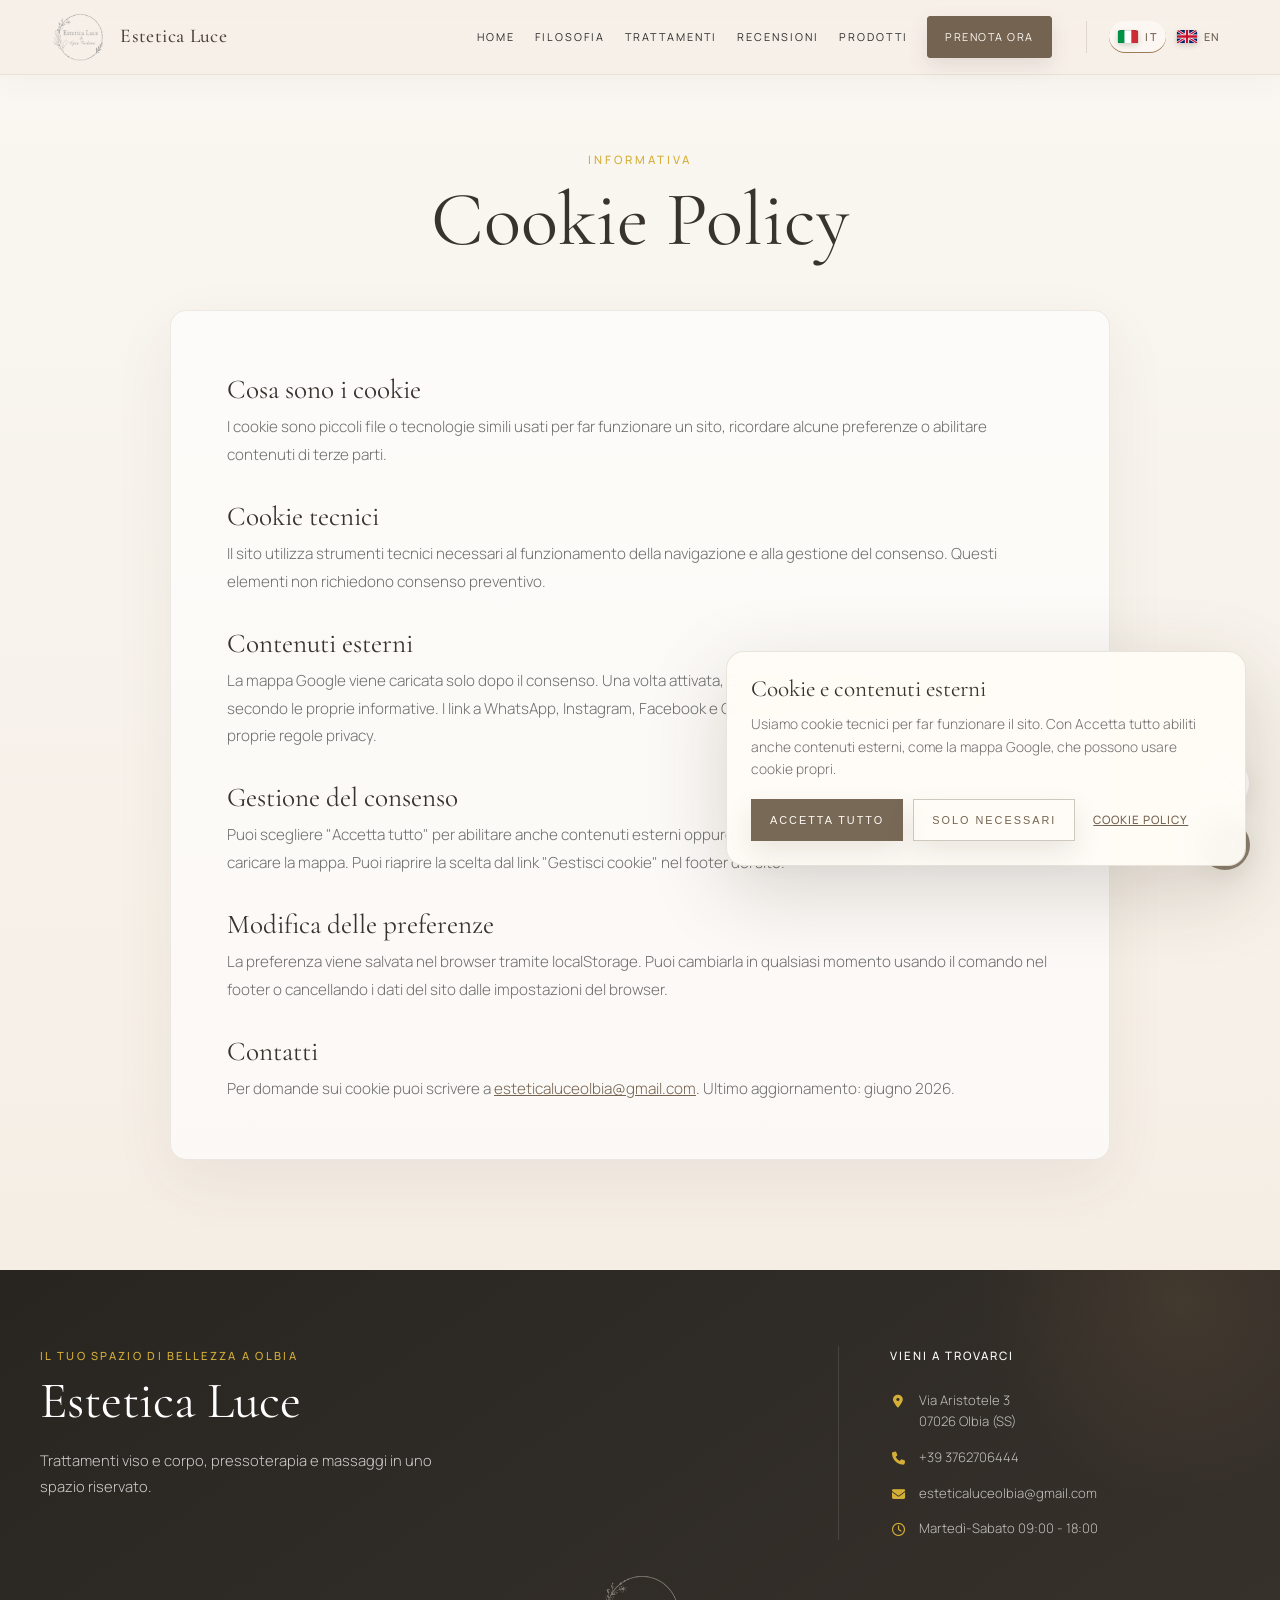
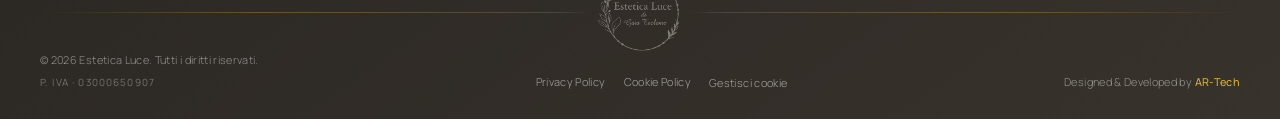
==== cookie-policy/index.html @ 50dadfec "sistemazione hero" ====
<!DOCTYPE html>
<html lang="it">

<head>
    <meta charset="UTF-8">
    <meta name="viewport" content="width=device-width, initial-scale=1.0">
    <title>Cookie Policy | Estetica Luce</title>
    <meta name="description"
        content="Cookie Policy di Estetica Luce di Gaia Tecleme: informazioni su cookie tecnici, contenuti esterni e gestione del consenso.">
    <meta name="author" content="Estetica Luce di Gaia Tecleme">
    <meta name="robots" content="index, follow">
    <!-- Icone relative: funzionano in locale, GitHub Pages e dominio finale. Le immagini social restano temporaneamente su GitHub Pages fino al deploy sul dominio definitivo. -->
    <meta name="theme-color" content="#F2EBE1">
    <meta name="application-name" content="Estetica Luce">
    <meta name="apple-mobile-web-app-title" content="Estetica Luce">
    <link rel="icon" href="../assets/img/favicon/favicon.ico" sizes="any">
    <link rel="icon" type="image/png" sizes="32x32" href="../assets/img/favicon/favicon-32x32.png">
    <link rel="icon" type="image/png" sizes="16x16" href="../assets/img/favicon/favicon-16x16.png">
    <link rel="apple-touch-icon" sizes="180x180" href="../assets/img/favicon/apple-touch-icon.png">
    <link rel="manifest" href="../manifest.webmanifest">
    <link rel="canonical" href="https://andrearuz97.github.io/Estetica_Luce_site/cookie-policy/">
    <link rel="alternate" hreflang="it" href="https://andrearuz97.github.io/Estetica_Luce_site/cookie-policy/">
    <link rel="alternate" hreflang="en" href="https://andrearuz97.github.io/Estetica_Luce_site/en/cookie-policy/">
    <link rel="alternate" hreflang="x-default" href="https://andrearuz97.github.io/Estetica_Luce_site/cookie-policy/">
    <meta property="og:type" content="website">
    <meta property="og:locale" content="it_IT">
    <meta property="og:locale:alternate" content="en_GB">
    <meta property="og:site_name" content="Estetica Luce">
    <meta property="og:title" content="Cookie Policy | Estetica Luce">
    <meta property="og:description"
        content="Informazioni su cookie tecnici, contenuti esterni e gestione del consenso sul sito Estetica Luce.">
    <meta property="og:url" content="https://andrearuz97.github.io/Estetica_Luce_site/cookie-policy/">
    <meta property="og:image" content="https://andrearuz97.github.io/Estetica_Luce_site/assets/img/og-estetica-luce.png">
    <meta property="og:image:secure_url" content="https://andrearuz97.github.io/Estetica_Luce_site/assets/img/og-estetica-luce.png">
    <meta property="og:image:type" content="image/png">
    <meta property="og:image:width" content="1200">
    <meta property="og:image:height" content="630">
    <meta property="og:image:alt" content="Logo Estetica Luce di Gaia Tecleme">
    <meta name="twitter:card" content="summary_large_image">
    <meta name="twitter:title" content="Cookie Policy | Estetica Luce">
    <meta name="twitter:description"
        content="Informazioni su cookie tecnici, contenuti esterni e gestione del consenso.">
    <meta name="twitter:image" content="https://andrearuz97.github.io/Estetica_Luce_site/assets/img/og-estetica-luce.png">
    <meta name="twitter:image:alt" content="Logo Estetica Luce di Gaia Tecleme">
    <script type="application/ld+json">
        {
            "@context": "https://schema.org",
            "@graph": [
                {
                    "@type": "BeautySalon",
                    "@id": "https://andrearuz97.github.io/Estetica_Luce_site/#beautysalon",
                    "name": "Estetica Luce",
                    "url": "https://andrearuz97.github.io/Estetica_Luce_site/",
                    "logo": "https://andrearuz97.github.io/Estetica_Luce_site/assets/img/favicon/apple-touch-icon.png"
                },
                {
                    "@type": "WebPage",
                    "@id": "https://andrearuz97.github.io/Estetica_Luce_site/cookie-policy/#webpage",
                    "url": "https://andrearuz97.github.io/Estetica_Luce_site/cookie-policy/",
                    "name": "Cookie Policy | Estetica Luce",
                    "description": "Cookie Policy di Estetica Luce di Gaia Tecleme: informazioni su cookie tecnici, contenuti esterni e gestione del consenso.",
                    "inLanguage": "it-IT",
                    "isPartOf": {
                        "@id": "https://andrearuz97.github.io/Estetica_Luce_site/#website"
                    },
                    "publisher": {
                        "@id": "https://andrearuz97.github.io/Estetica_Luce_site/#beautysalon"
                    }
                },
                {
                    "@type": "BreadcrumbList",
                    "@id": "https://andrearuz97.github.io/Estetica_Luce_site/cookie-policy/#breadcrumb",
                    "itemListElement": [
                        {
                            "@type": "ListItem",
                            "position": 1,
                            "name": "Home",
                            "item": "https://andrearuz97.github.io/Estetica_Luce_site/"
                        },
                        {
                            "@type": "ListItem",
                            "position": 2,
                            "name": "Cookie Policy",
                            "item": "https://andrearuz97.github.io/Estetica_Luce_site/cookie-policy/"
                        }
                    ]
                }
            ]
        }
    </script>
    <link rel="stylesheet" href="../assets/vendor/fontawesome/css/all.css">
    <link rel="stylesheet" href="../assets/style/style.css?v=20260805-1">
</head>

<body>
    <header class="main-header">
        <a href="../index.html#home" class="logo-link" title="Torna alla Home">
            <img src="../assets/img/logo-estetica-luce-transparent.png" alt="Estetica Luce" class="navbar-logo">
            <span class="navbar-brand-text"><strong>Estetica Luce</strong></span>
        </a>
        <nav class="nav-links" aria-label="Navigazione principale">
            <a href="../index.html#home">Home</a>
            <a href="../index.html#filosofia">Filosofia</a>
            <a href="../trattamenti/index.html">Trattamenti</a>
            <a href="../index.html#recensioni">Recensioni</a>
            <a href="../prodotti/index.html">Prodotti</a>
            <a href="../index.html#contatti">Prenota Ora</a>
        </nav>
        <div class="language-switcher" aria-label="Selezione lingua">
            <a href="./index.html" class="language-option" aria-current="page">
                <span class="language-flag flag-it" aria-hidden="true"></span>
                <span>IT</span>
            </a>
            <a href="../en/cookie-policy/index.html" class="language-option">
                <span class="language-flag flag-en" aria-hidden="true"></span>
                <span>EN</span>
            </a>
        </div>
        <button class="hamburger-menu" id="hamburger-toggle" type="button" aria-label="Apri menu"
            aria-expanded="false">
            <span class="bar"></span>
            <span class="bar"></span>
            <span class="bar"></span>
        </button>
    </header>

    <main class="legal-page-section">
        <div class="legal-page-container">
            <header class="legal-page-header">
                <span>Informativa</span>
                <h1>Cookie Policy</h1>
            </header>

            <div class="legal-content">
                <section>
                    <h2>Cosa sono i cookie</h2>
                    <p>I cookie sono piccoli file o tecnologie simili usati per far funzionare un sito, ricordare alcune
                        preferenze o abilitare contenuti di terze parti.</p>
                </section>

                <section>
                    <h2>Cookie tecnici</h2>
                    <p>Il sito utilizza strumenti tecnici necessari al funzionamento della navigazione e alla gestione
                        del consenso. Questi elementi non richiedono consenso preventivo.</p>
                </section>

                <section>
                    <h2>Contenuti esterni</h2>
                    <p>La mappa Google viene caricata solo dopo il consenso. Una volta attivata, Google pu&ograve;
                        trattare dati e usare cookie secondo le proprie informative. I link a WhatsApp, Instagram,
                        Facebook e Google portano a piattaforme esterne con proprie regole privacy.</p>
                </section>

                <section>
                    <h2>Gestione del consenso</h2>
                    <p>Puoi scegliere "Accetta tutto" per abilitare anche contenuti esterni oppure "Solo necessari" per
                        continuare senza caricare la mappa. Puoi riaprire la scelta dal link "Gestisci cookie" nel
                        footer del sito.</p>
                </section>

                <section>
                    <h2>Modifica delle preferenze</h2>
                    <p>La preferenza viene salvata nel browser tramite localStorage. Puoi cambiarla in qualsiasi momento
                        usando il comando nel footer o cancellando i dati del sito dalle impostazioni del browser.</p>
                </section>

                <section>
                    <h2>Contatti</h2>
                    <p>Per domande sui cookie puoi scrivere a
                        <a href="mailto:esteticaluceolbia@gmail.com">esteticaluceolbia@gmail.com</a>. Ultimo
                        aggiornamento: giugno 2026.</p>
                </section>
            </div>
        </div>
    </main>

    <footer class="main-footer">
        <div class="footer-container">
            <div class="footer-main-grid">
                <div class="footer-brand-block">
                    <span class="footer-eyebrow">Il tuo spazio di bellezza a Olbia</span>
                    <h2>Estetica Luce</h2>
                    <p>Trattamenti viso e corpo, pressoterapia e massaggi in uno spazio riservato.</p>
                </div>

                <div class="footer-info-block">
                    <h3>Vieni a trovarci</h3>
                    <a href="https://maps.google.com/?q=Via+Aristotele+3,+Olbia+SS" target="_blank"
                        rel="noopener noreferrer" class="footer-info-link">
                        <i class="fa-solid fa-location-dot"></i>
                        <span>Via Aristotele 3<br>07026 Olbia (SS)</span>
                    </a>
                    <a href="tel:+393762706444" class="footer-info-link">
                        <i class="fa-solid fa-phone"></i>
                        <span>+39 3762706444</span>
                    </a>
                    <a href="mailto:esteticaluceolbia@gmail.com" class="footer-info-link">
                        <i class="fa-solid fa-envelope"></i>
                        <span>esteticaluceolbia@gmail.com</span>
                    </a>
                    <span class="footer-appointment"><i class="fa-regular fa-clock"></i> Marted&igrave;-Sabato 09:00 - 18:00</span>
                </div>
            </div>

            <div class="footer-divider"></div>

            <div class="footer-bottom">
                <div class="footer-copyright">
                    <p>&copy; <span id="current-year"></span> Estetica Luce. Tutti i diritti riservati.</p>
                    <span class="footer-vat">P. IVA &middot; 03000650907</span>
                </div>
                <div class="footer-legal-links" aria-label="Link legali">
                    <a href="../privacy-policy/index.html">Privacy Policy</a>
                    <a href="./index.html" data-cookie-policy-link>Cookie Policy</a>
                    <button type="button" data-cookie-reset>Gestisci cookie</button>
                </div>
                <p class="footer-credit">Designed &amp; Developed by <a
                        href="https://www.linkedin.com/in/andrea-ruzittu-575633262" class="developer-link" target="_blank"
                        rel="noopener noreferrer">AR-Tech</a></p>
            </div>
        </div>
    </footer>

    <div class="floating-actions">
        <button id="scroll-top-btn" class="btn-floating btn-scroll" title="Torna su">
            <i class="fas fa-chevron-up"></i>
        </button>
        <a href="https://wa.me/393762706444?text=Ciao!%20Vorrei%20ricevere%20informazioni%20e%20prenotare%20un%20appuntamento%20presso%20Estetica%20Luce."
            target="_blank" rel="noopener noreferrer" class="btn-floating btn-whatsapp-float"
            title="Prenota su WhatsApp">
            <i class="fab fa-whatsapp"></i>
        </a>
    </div>

    <script src="../assets/script/script.js?v=20260722-2"></script>
</body>

</html>
---- assets/style/style.css ----
@font-face {
    font-family: 'Cormorant Garamond';
    font-style: normal;
    font-weight: 400 600;
    font-display: swap;
    src: url('../fonts/cormorant-garamond-normal-latin.woff2') format('woff2');
}

@font-face {
    font-family: 'Cormorant Garamond';
    font-style: italic;
    font-weight: 400;
    font-display: swap;
    src: url('../fonts/cormorant-garamond-italic-400-latin.woff2') format('woff2');
}

@font-face {
    font-family: 'Manrope';
    font-style: normal;
    font-weight: 300 600;
    font-display: swap;
    src: url('../fonts/manrope-normal-latin.woff2') format('woff2');
}

/* ==========================================================================
   1. DESIGN SYSTEM & VARIABLES
   ========================================================================== */
:root {
    --bg-cream: #FAF7F2;       /* Sfondo principale ultra-pulito */
    --bg-beige: #F2EBE1;       /* Sfondi sezioni e blocchi alternati (Header/Footer) */
    --accent-gold: #D4AF37;    /* Dettagli, icone e link di lusso */
    --taupe: #8C7E6D;          /* Colore secondario per testi eleganti */
    --dark-text: #2D2D2D;      /* Testo principale per massima leggibilità */
    --light-text: #6E6E6E;     /* Testi secondari e descrizioni */
    --white: #FFFFFF;
    --hero-background-image: url('../img/optimized/cabina-rituale-1200.jpg');
    --hero-background-position: center 50%;
    --img-trattamento-mani: url('../img/optimized/mani-dettaglio-1200.jpg');
    --img-trattamento-viso-corpo: url('../img/optimized/cabina-corpo-wide-1800.jpg');
    --img-trattamento-massaggi: url('../img/optimized/massaggi-dettaglio-1200.jpg');
    --img-trattamento-sguardo: url('../img/optimized/sguardo-servizio-1200.jpg');
    --img-trattamento-epilazione: url('../img/optimized/epilazione-dettaglio-1200.jpg');
    --img-gallery-ingresso: url('../img/optimized/ingresso-1800.jpg');
    --img-gallery-cabina-corpo: url('../img/optimized/cabina-corpo-wide-1800.jpg');
    --img-gallery-cabina-mani: url('../img/optimized/cabina-mani-1800.jpg');
    --img-gallery-cabina-rituale: url('../img/optimized/cabina-rituale-wide-1800.jpg');
    --img-gallery-prodotti: url('../img/optimized/prodotti-1800.jpg');
    --img-products-hero: url('../img/optimized/prodotti-1800.jpg');
    --img-products-intro: url('../img/optimized/cabina-mani-1800.jpg');
    --img-map-consent: url('../img/optimized/ingresso-1800.jpg');
    --transition-smooth: all 0.4s cubic-bezier(0.25, 1, 0.5, 1);
}

/* ==========================================================================
   2. BASE RESET & GLOBAL STYLES
   ========================================================================== */
*, *::before, *::after {
    box-sizing: border-box;
    margin: 0;
    padding: 0;
}

html {
    scroll-behavior: smooth;
    font-size: 16px;
    -webkit-tap-highlight-color: transparent;
}

body {
    background-color: var(--bg-cream);
    font-family: 'Manrope', sans-serif;
    color: var(--dark-text);
    line-height: 1.7;
    overflow-x: hidden;
    -webkit-font-smoothing: antialiased;
}

body,
body * {
    -webkit-user-select: none;
    user-select: none;
    -webkit-touch-callout: none;
}

a,
button,
summary,
[role="button"] {
    -webkit-tap-highlight-color: transparent;
}

button {
    -webkit-appearance: none;
    appearance: none;
}

a:focus,
button:focus,
summary:focus,
[role="button"]:focus {
    outline: none;
}

a:focus-visible,
button:focus-visible,
summary:focus-visible,
[role="button"]:focus-visible {
    outline: 2px solid #8f785f;
    outline-offset: 4px;
}

body.menu-open {
    overflow: hidden;
}

body.menu-open .floating-actions {
    opacity: 0;
    pointer-events: none;
}

/* Typography Global */
h1, h2, h3 {
    font-family: 'Cormorant Garamond', serif;
    font-weight: 400;
    letter-spacing: 0;
}

/* Layout Containers */
.container-small {
    max-width: 850px;
    margin: 0 auto;
    width: 100%;
}

.section-header {
    position: relative;
    text-align: center;
    margin-bottom: 72px;
}

.section-header::before {
    content: 'ESTETICA LUCE  ·  OLBIA';
    display: block;
    margin-bottom: 15px;
    color: #9a7d5c;
    font-size: 0.62rem;
    font-weight: 600;
    letter-spacing: 3.2px;
    text-transform: uppercase;
}

.section-header::after {
    content: '';
    display: block;
    width: 54px;
    height: 1px;
    margin: 24px auto 0;
    background: linear-gradient(90deg, transparent, #b58f5e 28%, #b58f5e 72%, transparent);
}

.section-header h2 {
    margin-bottom: 18px;
    font-size: clamp(2.7rem, 5vw, 3.8rem);
    line-height: 1.04;
}

.section-header p {
    max-width: 620px;
    margin: 0 auto;
    font-size: 1.1rem;
    color: var(--light-text);
    font-weight: 300;
    line-height: 1.7;
}

/* Soft luxury scroll reveal */
.reveal-on-scroll {
    opacity: 0;
    transform: translate3d(0, 16px, 0);
    transition:
        opacity 0.6s ease-out,
        transform 0.6s cubic-bezier(0.22, 1, 0.36, 1);
    transition-delay: var(--reveal-delay, 0ms);
    will-change: opacity, transform;
}

.reveal-on-scroll.is-revealed {
    opacity: 1;
    transform: translate3d(0, 0, 0);
}

@media (prefers-reduced-motion: reduce) {
    .reveal-on-scroll {
        opacity: 1;
        filter: none;
        transform: none;
        transition: none;
    }
}

/* ==========================================================================
   3. BACKGROUND IMAGES MAPPING (Sostituzione stili inline)
   ========================================================================== */
/* Trattamenti */
.trattamento-1 { --image-position: center 42%; background-image: var(--img-trattamento-mani); }
.trattamento-2 { --image-position: center 52%; background-image: var(--img-trattamento-viso-corpo); }
.trattamento-3 { --image-position: center 50%; background-image: var(--img-trattamento-massaggi); }
.trattamento-4 { --image-position: center 50%; background-image: var(--img-trattamento-sguardo); }
.trattamento-5 { --image-position: center 76%; background-image: var(--img-trattamento-epilazione); }

/* Galleria */
.gallery-photo-ingresso { --image-position: center 50%; background-image: var(--img-gallery-ingresso); }
.gallery-photo-cabina-corpo { --image-position: center 52%; background-image: var(--img-gallery-cabina-corpo); }
.gallery-photo-cabina-mani { --image-position: center 52%; background-image: var(--img-gallery-cabina-mani); }
.gallery-photo-cabina-rituale { --image-position: center 50%; background-image: var(--img-gallery-cabina-rituale); }
.gallery-photo-marzia { --image-position: center 45%; background-image: var(--img-gallery-prodotti); }

@media (max-width: 768px) {
    :root {
        --hero-background-image: url('../img/optimized/cabina-rituale-900.jpg');
        --hero-background-position: center 54%;
        --img-trattamento-mani: url('../img/optimized/mani-dettaglio-900.jpg');
        --img-trattamento-viso-corpo: url('../img/optimized/cabina-corpo-wide-960.jpg');
        --img-trattamento-massaggi: url('../img/optimized/massaggi-dettaglio-900.jpg');
        --img-trattamento-sguardo: url('../img/optimized/sguardo-servizio-900.jpg');
        --img-trattamento-epilazione: url('../img/optimized/epilazione-dettaglio-900.jpg');
        --img-gallery-ingresso: url('../img/optimized/ingresso-960.jpg');
        --img-gallery-cabina-corpo: url('../img/optimized/cabina-corpo-wide-960.jpg');
        --img-gallery-cabina-mani: url('../img/optimized/cabina-mani-960.jpg');
        --img-gallery-cabina-rituale: url('../img/optimized/cabina-rituale-wide-960.jpg');
        --img-gallery-prodotti: url('../img/optimized/prodotti-960.jpg');
        --img-products-hero: url('../img/optimized/prodotti-960.jpg');
        --img-products-intro: url('../img/optimized/cabina-mani-960.jpg');
        --img-map-consent: url('../img/optimized/ingresso-960.jpg');
    }
}

/* ==========================================================================
   4. HEADER & NAVIGATION
   ========================================================================== */
.main-header {
    position: fixed;
    top: 0;
    left: 0;
    width: 100%;
    display: grid;
    grid-template-columns: minmax(225px, 1fr) auto auto;
    column-gap: clamp(22px, 2.7vw, 42px);
    align-items: center;
    padding: 9px clamp(24px, 4vw, 56px);
    z-index: 1000;
    background: rgba(246, 240, 231, 0.88);
    backdrop-filter: blur(18px);
    border-bottom: 1px solid rgba(111, 92, 70, 0.1);
    box-shadow: 0 8px 30px rgba(80, 65, 47, 0.035);
    transition: padding 0.35s ease, background-color 0.35s ease, box-shadow 0.35s ease;
}

.main-header.is-scrolled {
    padding-top: 7px;
    padding-bottom: 7px;
    background: rgba(250, 247, 242, 0.94);
    box-shadow: 0 12px 34px rgba(73, 58, 42, 0.09);
}

.logo-link {
    display: flex;
    align-items: center;
    justify-self: start;
    gap: 13px;
    width: auto;
    min-width: 0;
    text-decoration: none;
}

.navbar-logo {
    width: 56px;
    height: 56px;
    flex: 0 0 56px;
    max-width: none;
    object-fit: contain;
    object-position: center;
    opacity: 0.88;
    filter: contrast(0.94) sepia(0.06);
}

.nav-links {
    display: flex;
    align-items: center;
    justify-self: center;
    gap: clamp(17px, 1.55vw, 25px);
    padding: 0;
    background: transparent;
    border: 0;
    border-radius: 0;
    box-shadow: none;
}

.nav-links a {
    text-decoration: none;
    color: var(--dark-text);
    font-size: clamp(0.68rem, 0.74vw, 0.78rem);
    text-transform: uppercase;
    letter-spacing: 2px;
    font-weight: 400;
    transition: var(--transition-smooth);
}

.nav-links a:hover {
    color: var(--accent-gold);
}

.nav-links a.is-active,
.nav-links a[aria-current="page"] {
    color: var(--accent-gold);
}

.language-switcher {
    display: inline-flex;
    justify-self: end;
    align-items: center;
    gap: 2px;
    padding: 0 0 0 clamp(16px, 1.7vw, 26px);
    border-left: 1px solid rgba(111, 92, 70, 0.18);
}

.navbar-brand-text {
    display: flex;
    flex-direction: column;
    color: #4c4238;
    line-height: 1;
}

.navbar-brand-text strong {
    font-family: 'Cormorant Garamond', serif;
    font-size: 1.22rem;
    font-weight: 500;
    letter-spacing: 0.02em;
}

.language-option {
    display: inline-flex;
    align-items: center;
    gap: 6px;
    min-height: 32px;
    padding: 0 8px;
    color: #6a5d50;
    border-radius: 999px;
    font-size: 0.68rem;
    font-weight: 500;
    letter-spacing: 1.4px;
    line-height: 1;
    text-decoration: none;
    text-transform: uppercase;
    transition: var(--transition-smooth);
}

.language-option:hover,
.language-option[aria-current="page"] {
    color: #695744;
    background: rgba(255, 252, 247, 0.54);
    box-shadow: inset 0 -1px 0 #9c7d59;
}

.language-option:focus-visible {
    outline: 2px solid rgba(143, 120, 95, 0.58);
    outline-offset: 2px;
}

.language-flag {
    display: inline-block;
    width: 22px;
    aspect-ratio: 3 / 2;
    border: 1px solid rgba(46, 38, 30, 0.15);
    border-radius: 4px;
    background-position: center;
    background-repeat: no-repeat;
    background-size: cover;
    box-shadow: 0 2px 5px rgba(46, 38, 30, 0.15);
    flex: 0 0 auto;
}

.flag-it {
    background-image: url('../img/flags/it.svg');
}

.flag-en {
    background-image: url('../img/flags/gb.svg');
}

/* Hamburger Menu Core */
.hamburger-menu {
    display: none; /* Gestito in responsive */
    flex-direction: column;
    justify-content: space-between;
    width: 26px;
    height: 18px;
    background: transparent;
    border: none;
    cursor: pointer;
    z-index: 1100;
}

.hamburger-menu .bar {
    width: 100%;
    height: 2px;
    background-color: var(--dark-text);
    transition: var(--transition-smooth);
}

.hamburger-menu.active .bar:nth-child(1) { transform: translateY(8px) rotate(45deg); }
.hamburger-menu.active .bar:nth-child(2) { opacity: 0; }
.hamburger-menu.active .bar:nth-child(3) { transform: translateY(-8px) rotate(-45deg); }

/* ==========================================================================
   5. SECTIONS STYLES
   ========================================================================== */

/* --- Hero Section --- */
.hero-section {
    min-height: 100svh;
    display: grid;
    align-items: center;
    text-align: left;
    position: relative;
    overflow: hidden;
    background:
        linear-gradient(90deg, rgba(244, 237, 227, 0.94) 0%, rgba(242, 233, 221, 0.88) 34%, rgba(235, 222, 207, 0.53) 66%, rgba(224, 205, 184, 0.40) 100%),
        var(--hero-background-image) center 55% / cover no-repeat;
    padding: clamp(154px, 18vh, 190px) clamp(30px, 7vw, 112px) clamp(112px, 13vh, 142px);
}

.hero-section::before {
    content: '';
    position: absolute;
    top: 19%;
    bottom: 19%;
    left: clamp(25px, 4.7vw, 76px);
    width: 1px;
    background: linear-gradient(to bottom, transparent, rgba(130, 102, 71, 0.30) 22%, rgba(130, 102, 71, 0.30) 78%, transparent);
}

.hero-content {
    position: relative;
    z-index: 1;
    max-width: 680px;
    width: 100%;
    margin-left: clamp(0px, 3.5vw, 56px);
}

.hero-eyebrow {
    display: inline-flex;
    align-items: center;
    gap: 13px;
    margin-bottom: 30px;
    color: #7f6b55;
    font-size: 0.65rem;
    font-weight: 600;
    letter-spacing: 2.8px;
    text-transform: uppercase;
}

.hero-eyebrow i {
    width: 28px;
    height: 1px;
    background: #aa8d69;
}

.brand-main-title {
    max-width: 650px;
    font-size: clamp(4.5rem, 7.4vw, 7rem);
    font-weight: 400;
    letter-spacing: -0.035em;
    color: #3c352f;
    line-height: 0.82;
    margin-bottom: 0;
}

.brand-main-title span,
.brand-main-title em {
    display: block;
}

.brand-main-title em {
    margin-top: 0.18em;
    margin-left: 0.62em;
    color: #8f7456;
    font-weight: 400;
    font-style: italic;
    letter-spacing: -0.045em;
}

.gold-divider {
    width: 62px;
    height: 1px;
    background-color: #a98c69;
    margin: 40px 0 28px;
}

.hero-tagline {
    max-width: 540px;
    margin: 0 0 12px;
    color: #80684f;
    font-family: 'Cormorant Garamond', serif;
    font-size: clamp(1.45rem, 2.2vw, 1.85rem);
    font-style: italic;
    font-weight: 400;
    line-height: 1.3;
}

.hero-description {
    max-width: 520px;
    margin: 0 0 34px;
    color: #655b51;
    font-size: clamp(0.88rem, 1.1vw, 0.98rem);
    font-weight: 300;
    line-height: 1.75;
}

.hero-actions {
    display: flex;
    flex-wrap: wrap;
    align-items: center;
    gap: 12px;
    width: auto;
    margin: 0;
}

.hero-actions .btn-luxury {
    width: auto;
}

.hero-meta {
    display: flex;
    flex-wrap: wrap;
    gap: 8px 24px;
    margin-top: 30px;
    color: #786957;
    font-size: 0.65rem;
    font-weight: 500;
    letter-spacing: 1.45px;
    text-transform: uppercase;
}

.hero-meta span {
    position: relative;
}

.hero-meta span + span::before {
    content: '';
    position: absolute;
    top: 50%;
    left: -13px;
    width: 3px;
    height: 3px;
    border-radius: 50%;
    background: #ae8f6b;
    transform: translateY(-50%);
}

.hero-actions .btn-luxury-secondary {
    background: rgba(255, 250, 243, 0.68);
    color: #786957;
    border-color: rgba(120, 105, 87, 0.38);
    box-shadow: 0 10px 24px rgba(91, 74, 55, 0.08);
}

.hero-actions .btn-luxury-secondary:hover {
    background: #fffaf3;
    color: #5f5346;
    border-color: rgba(120, 105, 87, 0.62);
}

.btn-luxury {
    display: inline-flex;
    align-items: center;
    justify-content: center;
    text-decoration: none;
    text-transform: uppercase;
    letter-spacing: 2px;
    font-size: 0.76rem;
    font-weight: 500;
    background-color: #786957;
    color: #fffaf3;
    border: 1px solid #786957;
    padding: 17px 38px;
    box-shadow: 0 12px 28px rgba(91, 74, 55, 0.12);
    transition: var(--transition-smooth);
}

.btn-luxury:hover {
    background-color: #5f5346;
    border-color: #5f5346;
    color: var(--white);
    transform: translateY(-2px);
    box-shadow: 0 16px 34px rgba(91, 74, 55, 0.18);
}

/* --- Manifesto / Filosofia --- */
.manifesto-section {
    background-color: var(--bg-beige);
    padding: 96px 20px;
    text-align: center;
}

.manifesto-content h2 {
    margin-bottom: 28px;
    color: #39332d;
    font-family: 'Cormorant Garamond', serif;
    font-size: clamp(2.4rem, 5vw, 4.1rem);
    font-weight: 400;
    line-height: 1.05;
}

.manifesto-copy {
    display: grid;
    gap: 18px;
    color: #665b50;
    font-size: clamp(1rem, 2vw, 1.14rem);
    font-weight: 300;
    line-height: 1.85;
}

/* --- Treatment previews --- */
.experiences-section {
    counter-reset: ritual-item;
    padding: 108px 50px 124px;
    max-width: 1200px;
    margin: 0 auto;
}

.ritual-row {
    counter-increment: ritual-item;
    display: grid;
    grid-template-columns: minmax(0, 1.08fr) minmax(0, 0.92fr);
    align-items: stretch;
    gap: 0;
    margin-bottom: 96px;
}

.ritual-row.reverse {
    grid-template-columns: minmax(0, 0.92fr) minmax(0, 1.08fr);
}

.ritual-row.reverse .ritual-image-box {
    grid-column: 2;
    grid-row: 1;
}

.ritual-row.reverse .ritual-text-box {
    grid-column: 1;
    grid-row: 1;
}

.ritual-image-box {
    flex: 1;
    height: 500px;
    overflow: hidden;
    border: 1px solid rgba(140, 126, 109, 0.1);
}

.img-placeholder {
    width: 100%;
    height: 100%;
    background-size: cover;
    background-position: var(--image-position, center);
    transition: transform 0.8s ease;
}

.ritual-image-box:hover .img-placeholder {
    transform: scale(1.04);
}

.ritual-text-box {
    position: relative;
    display: flex;
    flex-direction: column;
    justify-content: center;
    padding: clamp(42px, 5vw, 64px);
    background: linear-gradient(145deg, rgba(251, 247, 240, 0.98), rgba(244, 236, 225, 0.86));
    border: 1px solid rgba(126, 105, 81, 0.13);
    box-shadow: 0 20px 54px rgba(86, 66, 45, 0.07);
}

.ritual-text-box::before {
    content: '0' counter(ritual-item);
    display: block;
    margin-bottom: 14px;
    color: rgba(143, 120, 95, 0.48);
    font-family: 'Cormorant Garamond', serif;
    font-size: 1rem;
    font-style: italic;
    letter-spacing: 0.18em;
}

.ritual-category {
    font-size: 0.8rem;
    text-transform: uppercase;
    letter-spacing: 3px;
    color: var(--accent-gold);
    display: block;
    margin-bottom: 15px;
    font-weight: 500;
}

.ritual-text-box h3 {
    max-width: 450px;
    margin-bottom: 22px;
    font-size: clamp(2.2rem, 3.6vw, 3rem);
    line-height: 1.02;
}

.ritual-text-box p {
    color: var(--light-text);
    font-weight: 300;
    margin-bottom: 12px;
    line-height: 1.75;
}

.ritual-text-box p:last-of-type {
    margin-bottom: 28px;
}

.ritual-text-box p strong {
    color: var(--dark-text);
    font-weight: 500;
}

.btn-ritual-action {
    display: inline-block;
    text-decoration: none;
    color: var(--dark-text);
    font-size: 0.85rem;
    text-transform: uppercase;
    letter-spacing: 2px;
    border-bottom: 1px solid var(--accent-gold);
    padding-bottom: 6px;
    font-weight: 500;
    transition: var(--transition-smooth);
}

.btn-ritual-action:hover {
    color: var(--accent-gold);
    padding-left: 5px;
}

/* --- Pillars Section --- */
.pillars-section {
    background-color: var(--white);
    padding: 100px 50px;
    border-top: 1px solid var(--bg-beige);
    border-bottom: 1px solid var(--bg-beige);
}

.pillars-container {
    max-width: 1200px;
    margin: 0 auto;
    display: grid;
    grid-template-columns: repeat(3, 1fr);
    gap: 50px;
}

.pillar-card {
    text-align: center;
    padding: 20px;
}

.pillar-card i {
    font-size: 2.2rem;
    color: var(--accent-gold);
    margin-bottom: 25px;
}

.pillar-card h3 {
    font-size: 1.4rem;
    margin-bottom: 15px;
}

.pillar-card p {
    font-size: 0.95rem;
    color: var(--light-text);
    font-weight: 300;
}

/* --- Gallery Section --- */
.gallery-section {
    overflow: hidden;
    padding: 120px 50px 130px;
    background: linear-gradient(180deg, var(--bg-cream) 0%, #f5eee5 100%);
}

.gallery-carousel {
    position: relative;
    max-width: 1280px;
    margin: 0 auto;
    padding: 0 70px;
}

.gallery-counter {
    color: #9a8a7a;
    font-size: 0.68rem;
    letter-spacing: 1px;
}

.gallery-counter strong {
    color: #50463d;
    font-family: 'Cormorant Garamond', serif;
    font-size: 1.05rem;
    font-weight: 500;
}

.gallery-arrow {
    position: absolute;
    z-index: 4;
    top: 45%;
    display: grid;
    place-items: center;
    width: 48px;
    height: 48px;
    color: #574b40;
    background: rgba(255, 252, 247, 0.88);
    border: 1px solid rgba(112, 91, 68, 0.26);
    border-radius: 50%;
    box-shadow: 0 12px 30px rgba(67, 51, 35, 0.13);
    backdrop-filter: blur(10px);
    cursor: pointer;
    transform: translateY(-50%);
    transition: var(--transition-smooth);
}

.gallery-arrow-prev {
    left: 5px;
}

.gallery-arrow-next {
    right: 5px;
}

.gallery-arrow:hover:not(:disabled) {
    color: var(--white);
    background: #786957;
    border-color: #786957;
    transform: translateY(-50%) scale(1.06);
}

.gallery-arrow:disabled {
    cursor: default;
    opacity: 0.32;
}

.gallery-viewport {
    cursor: grab;
    overflow-y: hidden;
    overflow-x: hidden;
    overscroll-behavior-inline: contain;
    scroll-behavior: auto;
    scroll-snap-type: none;
    scrollbar-width: none;
    padding: 8px 0 14px;
    outline: none;
    touch-action: pan-y;
    user-select: none;
    -webkit-user-select: none;
    -webkit-tap-highlight-color: transparent;
}

.gallery-carousel.is-dragging .gallery-viewport {
    cursor: grabbing;
}

.gallery-viewport:focus-visible {
    box-shadow: 0 0 0 2px rgba(120, 105, 87, 0.24);
}

.gallery-viewport::-webkit-scrollbar {
    display: none;
}

.gallery-track {
    display: flex;
    gap: 0;
    will-change: transform;
}

.gallery-slide {
    position: relative;
    flex: 0 0 100%;
    min-width: 0;
    aspect-ratio: 16 / 9;
    overflow: hidden;
    background: #e6dbcd;
    border-radius: 18px;
    box-shadow: 0 18px 55px rgba(76, 60, 43, 0.08);
    opacity: 0.58;
    transform: scale(0.965);
    transform-origin: left center;
    transition: opacity 0.45s ease, transform 0.55s cubic-bezier(0.25, 1, 0.5, 1), box-shadow 0.45s ease;
}

.gallery-slide.is-active {
    opacity: 1;
    transform: scale(1);
    box-shadow: 0 26px 70px rgba(76, 60, 43, 0.14);
}

.gallery-item {
    width: 100%;
    height: 100%;
    background-size: cover;
    background-position: var(--image-position, center);
    transition: transform 0.8s ease;
}

.gallery-slide::after {
    content: '';
    position: absolute;
    inset: 35% 0 0;
    background: linear-gradient(to bottom, transparent, rgba(31, 26, 22, 0.78));
    pointer-events: none;
}

.gallery-slide:hover .gallery-item {
    transform: scale(1.025);
}

.gallery-caption {
    position: absolute;
    z-index: 1;
    left: clamp(25px, 4vw, 48px);
    right: clamp(25px, 4vw, 48px);
    bottom: clamp(26px, 4vw, 44px);
    color: var(--white);
}

.gallery-caption span {
    display: block;
    margin-bottom: 4px;
    color: rgba(255, 255, 255, 0.72);
    font-size: 0.6rem;
    font-weight: 500;
    letter-spacing: 2px;
    text-transform: uppercase;
}

.gallery-caption h3 {
    color: var(--white);
    font-size: clamp(1.8rem, 3vw, 3rem);
    line-height: 1.2;
}

.gallery-meta {
    display: grid;
    grid-template-columns: auto minmax(120px, 1fr) auto;
    align-items: center;
    gap: 20px;
    padding: 8px 4px 0;
}

.gallery-meta p {
    color: #806f5d;
    font-size: 0.68rem;
    font-weight: 500;
    letter-spacing: 2px;
    text-transform: uppercase;
}

.gallery-timer {
    width: 100%;
    height: 2px;
    overflow: hidden;
    background: rgba(128, 111, 93, 0.18);
    border-radius: 999px;
}

.gallery-timer > span {
    display: block;
    width: 100%;
    height: 100%;
    background: #8f785f;
    border-radius: inherit;
    transform: scaleX(0);
    transform-origin: left center;
}

.gallery-carousel.is-timing .gallery-timer > span {
    animation: gallery-timer-progress var(--carousel-timer-duration, 3.5s) linear forwards;
}

.gallery-carousel.is-paused .gallery-timer > span {
    animation-play-state: paused;
}

.gallery-carousel.is-autoplay-disabled .gallery-timer {
    opacity: 0;
}

@keyframes gallery-timer-progress {
    to { transform: scaleX(1); }
}

/* --- Before / After Section --- */
.before-after-section {
    padding: 120px 50px 128px;
    background:
        linear-gradient(180deg, var(--white) 0%, #fbf7f0 100%);
}

.before-after-section .section-header {
    max-width: 820px;
    margin-right: auto;
    margin-left: auto;
}

.before-after-grid {
    display: grid;
    grid-template-columns: repeat(3, minmax(0, 1fr));
    gap: 22px;
    max-width: 1220px;
    margin: 0 auto;
}

.before-after-card {
    position: relative;
    display: flex;
    flex-direction: column;
    overflow: hidden;
    background: #fffaf4;
    border: 1px solid rgba(126, 105, 81, 0.12);
    border-radius: 8px;
    box-shadow: 0 18px 48px rgba(83, 65, 45, 0.08);
    transition: var(--transition-smooth);
}

.before-after-card::after {
    content: none;
}

.before-after-card img {
    display: block;
    width: 100%;
    height: auto;
    aspect-ratio: 1 / 1;
    object-fit: contain;
    background: #f4eadf;
    flex: 0 0 auto;
    transition: transform 0.8s ease;
}

.before-after-card:hover {
    transform: translateY(-5px);
    box-shadow: 0 26px 62px rgba(83, 65, 45, 0.13);
}

.before-after-card:hover img {
    transform: scale(1.035);
}

.before-after-card figcaption {
    position: relative;
    z-index: 1;
    padding: 16px 18px 18px;
    color: var(--dark-text);
    background: #fffaf4;
    border-top: 1px solid rgba(126, 105, 81, 0.1);
}

.before-after-card figcaption span {
    display: inline-flex;
    margin-bottom: 7px;
    padding: 5px 10px;
    color: #7a6045;
    background: rgba(181, 143, 94, 0.12);
    border: 1px solid rgba(181, 143, 94, 0.22);
    border-radius: 999px;
    font-size: 0.56rem;
    font-weight: 600;
    letter-spacing: 1.4px;
    line-height: 1;
    text-transform: uppercase;
}

.before-after-card figcaption h3 {
    color: var(--dark-text);
    font-size: clamp(1.08rem, 1.5vw, 1.32rem);
    line-height: 1.18;
}

.before-after-note {
    max-width: 760px;
    margin: 34px auto 0;
    color: #7a6c5f;
    font-size: 0.78rem;
    font-weight: 300;
    line-height: 1.7;
    text-align: center;
}

/* --- Google Reviews --- */
.reviews-section {
    background: var(--bg-beige);
    padding: 120px 50px;
    border-top: 1px solid rgba(140, 126, 109, 0.1);
    border-bottom: 1px solid rgba(140, 126, 109, 0.1);
}

.reviews-container {
    max-width: 1200px;
    margin: 0 auto;
}

.reviews-heading {
    display: grid;
    grid-template-columns: minmax(0, 1.15fr) minmax(300px, 0.85fr);
    gap: clamp(50px, 8vw, 110px);
    align-items: end;
    margin-bottom: 55px;
}

.reviews-eyebrow {
    display: block;
    margin-bottom: 12px;
    color: #94795c;
    font-size: 0.72rem;
    font-weight: 500;
    letter-spacing: 3px;
    text-transform: uppercase;
}

.reviews-heading h2 {
    max-width: 620px;
    color: #39332d;
    font-size: clamp(2.4rem, 5vw, 4.1rem);
    line-height: 1.08;
}

.google-rating-preview {
    padding: 24px 0 4px;
    border-top: 1px solid rgba(115, 94, 70, 0.22);
}

.google-rating-brand {
    display: flex;
    align-items: center;
    gap: 10px;
    margin-bottom: 10px;
    color: #4a423a;
    font-size: 0.78rem;
    font-weight: 500;
    letter-spacing: 1.4px;
    text-transform: uppercase;
}

.google-rating-brand i,
.review-google-icon {
    color: #8b7359;
}

.review-stars {
    display: flex;
    gap: 5px;
    color: #a88760;
    font-size: 0.92rem;
}

.google-rating-preview p {
    max-width: 420px;
    margin-top: 11px;
    color: var(--light-text);
    font-size: 0.82rem;
    font-weight: 300;
    line-height: 1.65;
}

.reviews-carousel {
    position: relative;
    padding: 0 68px;
}

.reviews-viewport {
    cursor: grab;
    overflow-x: hidden;
    overflow-y: hidden;
    overscroll-behavior-inline: contain;
    scroll-behavior: auto;
    scroll-snap-type: none;
    scrollbar-width: none;
    touch-action: pan-y;
    user-select: none;
    -webkit-user-select: none;
    -webkit-tap-highlight-color: transparent;
    outline: none;
}

.reviews-carousel.is-dragging .reviews-viewport {
    cursor: grabbing;
}

.reviews-viewport::-webkit-scrollbar {
    display: none;
}

.reviews-viewport:focus-visible {
    box-shadow: 0 0 0 2px rgba(120, 105, 87, 0.24);
}

.reviews-grid {
    display: flex;
    gap: 22px;
    padding: 8px 0 14px;
    will-change: transform;
}

.review-card {
    position: relative;
    flex: 0 0 calc((100% - 22px) / 2);
    min-width: 0;
    min-height: 300px;
    padding: 30px 30px 68px;
    background: rgba(255, 255, 255, 0.64);
    border: 1px solid rgba(124, 102, 78, 0.12);
    box-shadow: 0 16px 42px rgba(92, 73, 52, 0.055);
    transition: var(--transition-smooth);
}

.nav-links a:not(:last-child) {
    position: relative;
}

.nav-links a:not(:last-child)::after {
    content: '';
    position: absolute;
    right: 0;
    bottom: -7px;
    left: 0;
    height: 1px;
    background: #b58f5e;
    transform: scaleX(0);
    transition: transform 0.35s cubic-bezier(0.22, 1, 0.36, 1);
}

.nav-links a:not(:last-child):hover::after,
.nav-links a:not(:last-child).is-active::after {
    transform: scaleX(1);
}

.nav-links a:last-child {
    padding: 11px 17px;
    color: #fffaf3;
    background: #746351;
    border: 1px solid #746351;
    border-radius: 3px;
    letter-spacing: 1.5px;
    box-shadow: 0 8px 20px rgba(81, 65, 48, 0.12);
}

.nav-links a:last-child:hover,
.nav-links a:last-child.is-active {
    color: #fff;
    background: #5f5144;
}

.review-card:hover {
    transform: translateY(-4px);
    background: rgba(255, 255, 255, 0.78);
    border-color: rgba(124, 102, 78, 0.24);
    box-shadow: 0 22px 48px rgba(92, 73, 52, 0.09);
}

.review-card-top {
    display: grid;
    grid-template-columns: auto 1fr auto;
    gap: 13px;
    align-items: center;
}

.review-avatar {
    display: grid;
    place-items: center;
    width: 42px;
    height: 42px;
    margin: 0;
    border-radius: 50%;
    background: #ded0bd;
    color: #695744;
    font-family: 'Cormorant Garamond', serif;
    font-size: 1.05rem;
    line-height: 1;
}

.review-avatar-blue {
    color: #ffffff;
    background: #1976c9;
}

.review-avatar-teal {
    color: #ffffff;
    background: #169aa1;
}

.review-avatar-warm {
    color: #ffffff;
    background: #9b786a;
}

.review-avatar-slate {
    color: #ffffff;
    background: #8296a0;
}

.review-avatar-dark {
    color: #ffffff;
    background: #4b4b45;
}

.review-card-top h3 {
    color: #403831;
    font-family: 'Manrope', sans-serif;
    font-size: 0.86rem;
    font-weight: 500;
    letter-spacing: 0;
}

.review-card-top > div > span {
    display: block;
    margin-top: 2px;
    color: #8a7c6e;
    font-size: 0.68rem;
}

.review-stars-small {
    margin: 24px 0 17px;
    font-size: 0.72rem;
}

.review-card > p {
    color: #5f564e;
    font-family: 'Manrope', sans-serif;
    font-size: 0.9rem;
    font-style: normal;
    font-weight: 300;
    line-height: 1.75;
}

.review-source-label {
    position: absolute;
    left: 30px;
    bottom: 26px;
    color: #978674;
    font-size: 0.58rem;
    font-weight: 500;
    letter-spacing: 1.5px;
    text-transform: uppercase;
}

.reviews-footer {
    display: flex;
    align-items: center;
    justify-content: space-between;
    flex-wrap: wrap;
    gap: 25px;
    margin-top: 38px;
}

.btn-google-reviews {
    display: inline-flex;
    align-items: center;
    justify-content: center;
    gap: 11px;
    padding: 16px 25px;
    color: #4d4339;
    border: 1px solid rgba(101, 82, 61, 0.38);
    font-size: 0.72rem;
    font-weight: 500;
    letter-spacing: 1.4px;
    text-decoration: none;
    text-transform: uppercase;
    transition: var(--transition-smooth);
}

.btn-google-reviews:hover {
    color: var(--white);
    background: #786957;
    border-color: #786957;
}

.btn-google-reviews-secondary {
    color: var(--white);
    background: #786957;
    border-color: #786957;
}

.btn-google-reviews-secondary:hover {
    background: #5f5143;
    border-color: #5f5143;
}

.reviews-footer > span {
    color: #8a7c6e;
    font-size: 0.72rem;
    font-style: italic;
}

/* --- Social Section --- */
.social-luxury-showcase {
    background-color: var(--bg-cream);
    padding: 100px 20px;
    text-align: center;
    border-top: 1px solid rgba(140, 126, 109, 0.1);
}

.social-header-block {
    max-width: 800px;
    margin: 0 auto 50px auto;
}

.social-subtitle {
    color: var(--accent-gold);
    font-family: 'Cormorant Garamond', serif;
    font-style: italic;
    font-size: 1.1rem;
    letter-spacing: 1px;
    display: block;
    margin-bottom: 10px;
}

.social-title {
    color: var(--dark-text);
    font-size: 2.4rem;
    font-weight: 400;
    letter-spacing: 2px;
    margin: 0 0 15px 0;
}

.gold-line-divider {
    width: 50px;
    height: 1px;
    background: var(--accent-gold);
    margin: 0 auto 20px auto;
}

.social-desc {
    color: var(--light-text);
    font-size: 1rem;
    max-width: 550px;
    margin: 0 auto;
    line-height: 1.7;
    font-weight: 300;
}

.social-luxury-grid {
    max-width: 1000px;
    margin: 0 auto;
    display: flex;
    flex-wrap: wrap;
    justify-content: center;
    gap: 30px;
    padding: 0 10px;
}

.social-card-link {
    text-decoration: none;
    color: unset;
    flex: 1;
    min-width: 280px;
    max-width: 450px;
}

.social-card-box {
    background: var(--white);
    border: 1px solid rgba(140, 126, 109, 0.1);
    padding: 45px 30px;
    border-radius: 4px;
    box-shadow: 0 10px 30px rgba(140, 126, 109, 0.05);
    transition: var(--transition-smooth);
}

.social-card-box:hover {
    transform: translateY(-5px);
    border-color: var(--accent-gold);
    box-shadow: 0 15px 40px rgba(140, 126, 109, 0.12);
}

.social-icon {
    color: var(--accent-gold);
    font-size: 2.5rem;
    display: block;
    margin-bottom: 15px;
}

.social-card-title {
    color: var(--dark-text);
    font-size: 1.4rem;
    font-weight: 400;
    margin: 0 0 10px 0;
    letter-spacing: 1px;
}

.social-handle {
    color: var(--taupe);
    font-size: 0.8rem;
    letter-spacing: 1.5px;
    text-transform: uppercase;
    margin: 0 0 20px 0;
    font-weight: 500;
}

.social-action-text {
    color: var(--dark-text);
    font-size: 0.85rem;
    font-weight: 500;
    letter-spacing: 1px;
    display: inline-flex;
    align-items: center;
    gap: 8px;
    border-bottom: 1px solid var(--accent-gold);
    padding-bottom: 2px;
}

.treatment-preview-cta {
    display: flex;
    align-items: center;
    justify-content: center;
    gap: 28px;
    margin-top: -24px;
    padding: 38px;
    background: #302b26;
    color: var(--white);
    text-align: center;
}

.treatment-preview-cta p {
    margin: 0;
    color: rgba(255, 255, 255, 0.78);
    font-family: 'Cormorant Garamond', serif;
    font-size: clamp(1.55rem, 3vw, 2.15rem);
}

/* --- Editorial page heroes --- */
.page-hero {
    --page-hero-image: var(--hero-background-image);
    --page-hero-position: center 50%;
    min-height: 100svh;
    display: grid;
    align-items: center;
    text-align: left;
    position: relative;
    overflow: hidden;
    padding: clamp(154px, 18vh, 190px) clamp(30px, 7vw, 112px) clamp(112px, 13vh, 142px);
    background:
        linear-gradient(90deg, rgba(244, 237, 227, 0.96) 0%, rgba(242, 233, 221, 0.91) 35%, rgba(235, 222, 207, 0.61) 66%, rgba(224, 205, 184, 0.34) 100%),
        var(--page-hero-image) var(--page-hero-position) / cover no-repeat;
}

.page-hero::before {
    content: '';
    position: absolute;
    top: 19%;
    bottom: 19%;
    left: clamp(25px, 4.7vw, 76px);
    width: 1px;
    background: linear-gradient(to bottom, transparent, rgba(130, 102, 71, 0.30) 22%, rgba(130, 102, 71, 0.30) 78%, transparent);
    pointer-events: none;
}

.page-hero-content {
    position: relative;
    z-index: 1;
    width: 100%;
    max-width: 690px;
    margin-left: clamp(0px, 3.5vw, 56px);
}

.page-hero-title {
    max-width: 690px;
    margin: 0;
    color: #3c352f;
    font-size: clamp(4.25rem, 7.2vw, 6.8rem);
    font-weight: 400;
    letter-spacing: -0.04em;
    line-height: 0.82;
}

.page-hero-title span,
.page-hero-title em {
    display: block;
}

.page-hero-title em {
    margin-top: 0.18em;
    margin-left: 0.48em;
    color: #8f7456;
    font-weight: 400;
    font-style: italic;
    letter-spacing: -0.045em;
}

.page-hero-tagline {
    max-width: 570px;
    margin: 0 0 12px;
    color: #80684f;
    font-family: 'Cormorant Garamond', serif;
    font-size: clamp(1.38rem, 2vw, 1.72rem);
    font-style: italic;
    font-weight: 400;
    line-height: 1.3;
}

.page-hero-description {
    max-width: 570px;
    margin: 0 0 34px;
    color: #655b51;
    font-size: clamp(0.86rem, 1.05vw, 0.96rem);
    font-weight: 300;
    line-height: 1.75;
}

.treatments-hero {
    --page-hero-image: url('../img/optimized/cabina-rituale-wide-1800.jpg');
    --page-hero-position: center 54%;
}

.treatment-intro-section {
    display: grid;
    grid-template-columns: minmax(0, 1fr) minmax(380px, 0.82fr);
    gap: clamp(60px, 8vw, 110px);
    align-items: center;
    max-width: 1220px;
    margin: 0 auto;
    padding: 120px 50px;
}

.treatment-intro-copy h2 {
    margin-bottom: 26px;
    color: #39332d;
    font-size: clamp(2.7rem, 5vw, 4.9rem);
    line-height: 0.98;
}

.treatment-intro-copy p {
    max-width: 650px;
    color: var(--light-text);
    font-weight: 300;
    line-height: 1.8;
}

.treatment-needs {
    display: grid;
    grid-template-columns: repeat(2, minmax(0, 1fr));
    gap: 12px;
}

.treatment-needs span {
    display: flex;
    align-items: center;
    gap: 11px;
    min-height: 72px;
    padding: 16px 18px;
    color: #5e5145;
    background: linear-gradient(145deg, #fbf7f0, #f1e7d9);
    border: 1px solid rgba(126, 105, 81, 0.14);
    font-size: 0.82rem;
    letter-spacing: 0.04em;
}

.treatment-needs i {
    width: 28px;
    color: var(--accent-gold);
    font-size: 1.12rem;
    text-align: center;
}

.treatment-catalog-section {
    padding: 118px 50px 130px;
    background:
        radial-gradient(circle at 12% 8%, rgba(194, 165, 127, 0.12), transparent 28%),
        linear-gradient(180deg, #f8f2e9 0%, #fffdfa 100%);
}

.treatment-catalog-heading {
    max-width: 880px;
    margin: 0 auto 44px;
    text-align: center;
}

.treatment-catalog-heading h2 {
    margin-bottom: 20px;
    color: #39332d;
    font-size: clamp(2.7rem, 5vw, 4.7rem);
    line-height: 1;
}

.treatment-catalog-heading p {
    max-width: 740px;
    margin: 0 auto;
    color: var(--light-text);
    font-weight: 300;
    line-height: 1.75;
}

.treatment-filters {
    display: flex;
    flex-wrap: wrap;
    justify-content: center;
    gap: 10px;
    max-width: 1040px;
    margin: 0 auto;
}

.treatment-filter {
    min-height: 46px;
    padding: 0 22px;
    color: #65594d;
    background: rgba(255, 255, 255, 0.74);
    border: 1px solid rgba(126, 105, 81, 0.22);
    border-radius: 999px;
    font: inherit;
    font-size: 0.7rem;
    font-weight: 600;
    letter-spacing: 1.25px;
    text-transform: uppercase;
    cursor: pointer;
    touch-action: manipulation;
    transition: var(--transition-smooth);
}

.treatment-filter:hover,
.treatment-filter:focus-visible {
    color: #302b26;
    border-color: rgba(126, 105, 81, 0.55);
    transform: translateY(-2px);
}

.treatment-filter.is-active {
    color: #fff;
    background: #6f604f;
    border-color: #6f604f;
    box-shadow: 0 10px 26px rgba(74, 57, 42, 0.16);
}

.treatment-filter-status {
    margin: 18px auto 38px;
    color: #8b7865;
    font-size: 0.72rem;
    font-weight: 500;
    letter-spacing: 0.08em;
    text-align: center;
}

.treatment-card-grid {
    display: grid;
    grid-template-columns: repeat(3, minmax(0, 1fr));
    gap: 18px;
    max-width: 1240px;
    margin: 0 auto;
}

.treatment-card {
    --treatment-accent: #b4936e;
    --treatment-accent-dark: #8a7056;
    --treatment-soft: #f8f2ea;
    position: relative;
    display: flex;
    min-height: 390px;
    flex-direction: column;
    padding: 29px 27px 25px;
    overflow: hidden;
    background:
        linear-gradient(90deg, var(--treatment-accent), var(--treatment-accent-dark)) top / 100% 5px no-repeat,
        rgba(255, 255, 255, 0.86);
    border: 1px solid rgba(126, 105, 81, 0.14);
    box-shadow: 0 18px 42px rgba(83, 65, 45, 0.065);
    transition: transform 0.35s ease, box-shadow 0.35s ease, opacity 0.2s ease;
}

.treatment-card:hover {
    transform: translateY(-6px);
    box-shadow: 0 28px 64px rgba(83, 65, 45, 0.12);
}

.treatment-card[hidden] {
    display: none !important;
}

.treatment-card-featured {
    background:
        linear-gradient(90deg, var(--treatment-accent), var(--treatment-accent-dark)) top / 100% 5px no-repeat,
        linear-gradient(145deg, #fff, var(--treatment-soft));
}

.treatment-card-viso { --treatment-accent: #c29a91; --treatment-accent-dark: #96736c; --treatment-soft: #fbf2f0; }
.treatment-card-corpo { --treatment-accent: #9dab77; --treatment-accent-dark: #78875a; --treatment-soft: #f3f6ec; }
.treatment-card-presso { --treatment-accent: #789ca2; --treatment-accent-dark: #56777d; --treatment-soft: #edf4f5; }
.treatment-card-massaggi { --treatment-accent: #b08b63; --treatment-accent-dark: #866849; --treatment-soft: #f8f1e9; }

.treatment-card-meta {
    display: flex;
    justify-content: space-between;
    gap: 16px;
    margin-bottom: 28px;
    color: #7d6e60;
    font-size: 0.62rem;
    font-weight: 600;
    letter-spacing: 1.35px;
    text-transform: uppercase;
}

.treatment-card-meta span:last-child {
    flex: 0 0 auto;
}

.treatment-card-result {
    margin-bottom: 10px;
    color: var(--treatment-accent-dark);
    font-size: 0.7rem;
    font-weight: 700;
    letter-spacing: 1.45px;
    text-transform: uppercase;
}

.treatment-card h3 {
    margin-bottom: 16px;
    color: #39332d;
    font-size: clamp(1.75rem, 2.7vw, 2.35rem);
    line-height: 0.98;
}

.treatment-card h3 small {
    display: block;
    margin-top: 7px;
    color: #776a5e;
    font-family: 'Manrope', sans-serif;
    font-size: 0.64rem;
    font-weight: 500;
    letter-spacing: 0.08em;
    line-height: 1.25;
    text-transform: uppercase;
}

.treatment-card > p:not(.treatment-card-result) {
    margin-bottom: 22px;
    color: #6f655b;
    font-size: 0.86rem;
    font-weight: 300;
    line-height: 1.68;
}

.treatment-card details {
    margin-top: auto;
    padding-top: 17px;
    border-top: 1px solid rgba(126, 105, 81, 0.14);
}

.treatment-card summary {
    display: flex;
    align-items: center;
    justify-content: space-between;
    gap: 16px;
    color: #554b42;
    font-size: 0.67rem;
    font-weight: 700;
    letter-spacing: 1.2px;
    list-style: none;
    text-transform: uppercase;
    cursor: pointer;
    touch-action: manipulation;
    -webkit-user-select: none;
    user-select: none;
}

.treatment-card summary::-webkit-details-marker {
    display: none;
}

.treatment-card summary::after {
    content: '+';
    color: var(--treatment-accent);
    font-family: 'Cormorant Garamond', serif;
    font-size: 1.5rem;
    font-weight: 400;
    line-height: 1;
}

.treatment-card details[open] summary::after {
    content: '−';
}

.treatment-card details p {
    margin: 15px 0 0;
    color: #786d62;
    font-size: 0.78rem;
    font-weight: 300;
    line-height: 1.65;
}

.treatment-catalog-note {
    display: flex;
    align-items: flex-start;
    gap: 16px;
    max-width: 820px;
    margin: 42px auto 0;
    padding: 22px 24px;
    color: #76685a;
    background: rgba(255, 255, 255, 0.58);
    border: 1px solid rgba(126, 105, 81, 0.13);
    font-size: 0.76rem;
    font-weight: 300;
    line-height: 1.7;
}

.treatment-catalog-note i {
    margin-top: 3px;
    color: #8c9b6f;
}

.treatment-products-link {
    display: flex;
    align-items: center;
    justify-content: space-between;
    gap: 50px;
    padding: 95px max(50px, calc((100vw - 1180px) / 2));
    background: #302b26;
    color: var(--white);
}

.treatment-products-link > div {
    max-width: 780px;
}

.treatment-products-link h2 {
    margin-bottom: 18px;
    color: var(--white);
    font-size: clamp(2.5rem, 5vw, 4.4rem);
    line-height: 0.98;
}

.treatment-products-link p {
    max-width: 680px;
    color: rgba(255, 255, 255, 0.7);
    font-weight: 300;
}

/* --- Prodotti Page --- */
.products-hero {
    --page-hero-image: var(--img-products-hero);
    --page-hero-position: center 48%;
}

.products-hero::after {
    content: none;
}

.btn-luxury-secondary {
    background: rgba(255, 255, 255, 0.12);
    color: var(--white);
    border-color: rgba(255, 255, 255, 0.46);
    backdrop-filter: blur(8px);
}

.btn-luxury-secondary:hover {
    background: rgba(255, 255, 255, 0.22);
    border-color: rgba(255, 255, 255, 0.78);
}

.products-intro-section {
    padding: 120px 50px;
    background: var(--bg-cream);
}

.products-intro-grid {
    display: grid;
    grid-template-columns: minmax(0, 1fr) minmax(320px, 0.78fr);
    gap: clamp(50px, 8vw, 100px);
    align-items: center;
    max-width: 1180px;
    margin: 0 auto;
}

.products-intro-copy h2,
.marzia-products-intro h2 {
    margin-bottom: 24px;
    color: #39332d;
    font-size: clamp(2.3rem, 5vw, 4.3rem);
    line-height: 1.05;
}

.products-intro-copy p,
.marzia-products-intro p {
    color: var(--light-text);
    font-weight: 300;
}

.products-intro-copy p + p,
.marzia-products-intro p + p {
    margin-top: 18px;
}

.products-intro-image {
    --products-intro-photo-position: 30% 50%;
    min-height: 560px;
    background:
        linear-gradient(to top, rgba(37, 31, 25, 0.42), rgba(37, 31, 25, 0.06)),
        var(--img-products-intro) var(--products-intro-photo-position) / cover no-repeat;
    border: 1px solid rgba(126, 105, 81, 0.13);
    box-shadow: 0 24px 70px rgba(86, 66, 45, 0.1);
}

.marzia-products-section {
    padding: 118px 50px 126px;
    background:
        linear-gradient(180deg, var(--white) 0%, #fbf7f0 100%);
}

.marzia-products-intro {
    max-width: 860px;
    margin: 0 auto 58px;
    text-align: center;
}

.marzia-products-intro h2 {
    max-width: 790px;
    margin-right: auto;
    margin-left: auto;
}

.marzia-products-intro p {
    max-width: 740px;
    margin-right: auto;
    margin-left: auto;
}

.marzia-line-grid {
    display: grid;
    grid-template-columns: repeat(3, minmax(0, 1fr));
    gap: 18px;
    max-width: 1180px;
    margin: 0 auto;
}

.marzia-line-card {
    --line-color: #b49266;
    --line-color-alt: #75685a;
    --line-soft: #f7efe5;
    position: relative;
    display: flex;
    min-height: 410px;
    flex-direction: column;
    justify-content: flex-start;
    overflow: hidden;
    padding: 28px 24px 24px;
    background:
        linear-gradient(90deg, var(--line-color), var(--line-color-alt)) top / 100% 6px no-repeat,
        linear-gradient(180deg, var(--line-soft) 0%, rgba(255, 255, 255, 0.94) 58%, #fffaf4 100%);
    border: 1px solid rgba(126, 105, 81, 0.13);
    border-radius: 8px;
    box-shadow: 0 18px 42px rgba(83, 65, 45, 0.065);
    transition: var(--transition-smooth);
}

.marzia-line-teal { --line-color: #008080; --line-color-alt: #0D6F6D; --line-soft: #E0F0F0; }
.marzia-line-cyan { --line-color: #33CCCC; --line-color-alt: #35AAA9; --line-soft: #E7F9F9; }
.marzia-line-green { --line-color: #92D050; --line-color-alt: #7FAD48; --line-soft: #F2F9EA; }
.marzia-line-bronze { --line-color: #90713A; --line-color-alt: #7E6337; --line-soft: #F2EEE7; }
.marzia-line-lemon { --line-color: #FCF305; --line-color-alt: #D2C90D; --line-soft: #FFFEE1; }
.marzia-line-blue { --line-color: #3366FF; --line-color-alt: #355BD0; --line-soft: #E7EDFF; }
.marzia-line-denim { --line-color: #366092; --line-color-alt: #38567B; --line-soft: #E7ECF2; }
.marzia-line-magenta { --line-color: #FF40FF; --line-color-alt: #D43DD0; --line-soft: #FFE8FF; }
.marzia-line-blush { --line-color: #FFE1FD; --line-color-alt: #D4BBCF; --line-soft: #FFFBFF; }

.marzia-line-card::before {
    content: 'Linea Marzia Clinic';
    display: inline-flex;
    align-items: center;
    width: fit-content;
    min-height: 26px;
    margin-bottom: 20px;
    padding: 0 10px;
    color: #5f5143;
    background: rgba(255, 255, 255, 0.56);
    border: 1px solid rgba(126, 105, 81, 0.14);
    border-left: 3px solid var(--line-color);
    border-radius: 999px;
    font-size: 0.62rem;
    font-weight: 600;
    letter-spacing: 1.3px;
    text-transform: uppercase;
}

html[lang="en"] .marzia-line-card::before {
    content: 'Marzia Clinic line';
}

.marzia-line-card.other-brand-card::before {
    content: 'Altri marchi professionali';
}

html[lang="en"] .marzia-line-card.other-brand-card::before {
    content: 'Other professional brands';
}

.marzia-line-card::after {
    content: '';
    display: block;
    width: 46px;
    height: 3px;
    margin-top: auto;
    background: linear-gradient(90deg, var(--line-color), var(--line-color-alt));
    border-radius: 999px;
}

.marzia-line-card:hover {
    transform: translateY(-5px);
    border-color: rgba(126, 105, 81, 0.2);
    box-shadow: 0 26px 58px rgba(83, 65, 45, 0.1);
}

.marzia-line-card h3 {
    margin-bottom: 14px;
    color: #39332d;
    font-size: 1.62rem;
    line-height: 1.08;
    overflow-wrap: anywhere;
}

.marzia-line-focus {
    display: block;
    min-height: 34px;
    margin: -3px 0 10px;
    color: #77685a;
    font-size: 0.64rem;
    font-weight: 700;
    letter-spacing: 1.15px;
    line-height: 1.45;
    text-transform: uppercase;
}

.marzia-line-description {
    margin: 0 0 18px;
    color: #70665a;
    font-size: 0.8rem;
    font-weight: 300;
    line-height: 1.62;
}

.marzia-line-benefits {
    display: grid;
    gap: 8px;
    margin: 0 0 24px;
    padding: 0;
    color: #62584e;
    font-size: 0.73rem;
    font-weight: 400;
    line-height: 1.45;
    list-style: none;
}

.marzia-line-benefits li {
    position: relative;
    padding-left: 17px;
}

.marzia-line-benefits li::before {
    content: '';
    position: absolute;
    top: 0.62em;
    left: 0;
    width: 7px;
    height: 1px;
    background: var(--line-color-alt);
}

.marzia-products-note {
    max-width: 780px;
    margin: 34px auto 0;
    color: #7a6c5f;
    font-size: 0.78rem;
    font-weight: 300;
    line-height: 1.7;
    text-align: center;
}

.products-cta-band {
    padding: 95px 50px;
    background: #302b26;
    color: var(--white);
    text-align: center;
}

.products-cta-band h2 {
    max-width: 760px;
    margin: 0 auto 20px;
    color: var(--white);
    font-size: clamp(2.4rem, 5vw, 4.2rem);
    line-height: 1.05;
}

.products-cta-band p {
    max-width: 620px;
    margin: 0 auto 34px;
    color: rgba(255, 255, 255, 0.72);
    font-weight: 300;
}

/* --- Contatti Section --- */
.contact-section {
    position: relative;
    overflow: hidden;
    background: linear-gradient(145deg, #eee3d4 0%, #f6efe6 52%, #eadcca 100%);
    padding: 120px 20px;
    text-align: center;
}

.contact-container {
    position: relative;
    z-index: 1;
    max-width: 820px;
    margin: 0 auto;
    padding: clamp(50px, 7vw, 78px) clamp(24px, 7vw, 80px);
    background: rgba(255, 255, 255, 0.42);
    border: 1px solid rgba(116, 93, 69, 0.13);
    border-radius: 20px;
    box-shadow: 0 24px 70px rgba(86, 66, 45, 0.08);
    backdrop-filter: blur(8px);
}

.contact-subtitle {
    color: var(--taupe);
    font-family: 'Cormorant Garamond', serif;
    font-style: italic;
    font-size: 1.1rem;
    letter-spacing: 1px;
    display: block;
    margin-bottom: 10px;
}

.contact-title {
    color: var(--dark-text);
    font-size: clamp(2.5rem, 5vw, 4rem);
    font-weight: 400;
    letter-spacing: 0;
    line-height: 1.08;
    margin: 0 0 24px;
}

.contact-desc {
    max-width: 590px;
    color: #665b50;
    font-size: 1rem;
    line-height: 1.8;
    font-weight: 300;
    margin: 0 auto 38px;
}

.contact-buttons-group {
    max-width: 520px;
    margin: 0 auto;
}

.btn-contact-action {
    width: 100%;
    text-decoration: none;
    padding: 17px 20px;
    display: grid;
    grid-template-columns: auto 1fr auto;
    align-items: center;
    gap: 16px;
    text-align: left;
    transition: var(--transition-smooth);
}

.btn-whatsapp {
    background: #746351;
    color: var(--white);
    border: 1px solid rgba(255, 255, 255, 0.1);
    border-radius: 12px;
    box-shadow: 0 14px 34px rgba(79, 61, 43, 0.18);
}

.btn-whatsapp:hover {
    background: #5f5143;
    transform: translateY(-3px);
    box-shadow: 0 20px 42px rgba(79, 61, 43, 0.24);
}

.contact-whatsapp-icon {
    display: grid;
    place-items: center;
    width: 48px;
    height: 48px;
    color: #655344;
    background: #f5ede3;
    border-radius: 50%;
    font-size: 1.35rem;
}

.contact-whatsapp-copy {
    display: flex;
    flex-direction: column;
    gap: 2px;
}

.contact-whatsapp-copy strong {
    font-size: 0.82rem;
    font-weight: 500;
    letter-spacing: 1.5px;
    text-transform: uppercase;
}

.reviews-arrow {
    position: absolute;
    z-index: 4;
    top: 46%;
    display: grid;
    place-items: center;
    width: 48px;
    height: 48px;
    color: #574b40;
    background: rgba(255, 252, 247, 0.9);
    border: 1px solid rgba(112, 91, 68, 0.26);
    border-radius: 50%;
    box-shadow: 0 12px 30px rgba(67, 51, 35, 0.13);
    backdrop-filter: blur(10px);
    cursor: pointer;
    transform: translateY(-50%);
    transition: var(--transition-smooth);
}

.reviews-arrow-prev {
    left: 3px;
}

.reviews-arrow-next {
    right: 3px;
}

.reviews-arrow:hover:not(:disabled) {
    color: var(--white);
    background: #786957;
    border-color: #786957;
    transform: translateY(-50%) scale(1.06);
}

.reviews-arrow:disabled {
    cursor: default;
    opacity: 0.32;
}

.reviews-carousel-meta {
    display: grid;
    grid-template-columns: minmax(100px, 1fr) auto;
    align-items: center;
    gap: 20px;
    padding-top: 8px;
}

.reviews-counter {
    color: #9a8a7a;
    font-size: 0.68rem;
    letter-spacing: 1px;
}

.reviews-counter strong {
    color: #50463d;
    font-family: 'Cormorant Garamond', serif;
    font-size: 1.05rem;
    font-weight: 500;
}

.reviews-timer {
    width: 100%;
    height: 2px;
    overflow: hidden;
    background: rgba(128, 111, 93, 0.18);
    border-radius: 999px;
}

.reviews-timer > span {
    display: block;
    width: 100%;
    height: 100%;
    background: #8f785f;
    border-radius: inherit;
    transform: scaleX(0);
    transform-origin: left center;
}

.reviews-carousel.is-timing .reviews-timer > span {
    animation: reviews-timer-progress var(--carousel-timer-duration, 3.5s) linear forwards;
}


.reviews-carousel.is-paused .reviews-timer > span {
    animation-play-state: paused;
}

.reviews-carousel.is-autoplay-disabled .reviews-timer {
    opacity: 0;
}

@keyframes reviews-timer-progress {
    to { transform: scaleX(1); }
}

.contact-whatsapp-copy small {
    color: rgba(255, 255, 255, 0.68);
    font-size: 0.7rem;
    font-weight: 300;
    letter-spacing: 0.2px;
}

.contact-whatsapp-arrow {
    color: rgba(255, 255, 255, 0.72);
    transition: transform 0.35s ease;
}

.btn-whatsapp:hover .contact-whatsapp-arrow {
    transform: translateX(4px);
}

/* --- Mappa & Footer --- */
.map-section {
    padding: 20px 20px;
}

.map-section.has-cookie-pending .map-iframe {
    display: none;
}

.map-consent-panel {
    display: none;
    max-width: 100%;
    min-height: 350px;
    place-items: center;
    padding: 34px 22px;
    background:
        linear-gradient(135deg, rgba(238, 227, 212, 0.92), rgba(250, 247, 242, 0.96)),
        var(--img-map-consent) center / cover no-repeat;
    border: 1px solid rgba(140, 126, 109, 0.13);
    border-radius: 4px;
    box-shadow: 0 10px 30px rgba(140, 126, 109, 0.05);
    text-align: center;
}

.map-section.has-cookie-pending .map-consent-panel {
    display: grid;
}

.map-consent-content {
    max-width: 560px;
    padding: 32px;
    background: rgba(255, 255, 255, 0.74);
    border: 1px solid rgba(116, 93, 69, 0.13);
    border-radius: 14px;
    backdrop-filter: blur(8px);
}

.map-consent-content i {
    margin-bottom: 14px;
    color: #746351;
    font-size: 1.65rem;
}

.map-consent-content h3 {
    margin-bottom: 10px;
    color: #39332d;
    font-size: 1.6rem;
}

.map-consent-content p {
    margin-bottom: 22px;
    color: var(--light-text);
    font-size: 0.92rem;
    font-weight: 300;
}

.map-consent-content .btn-luxury {
    width: auto;
    padding: 14px 26px;
}

.map-iframe {
    width: 100%;
    height: 350px;
    border: 0;
    border-radius: 4px;
    display: block;
    box-shadow: 0 10px 30px rgba(140, 126, 109, 0.05);
}

.main-footer {
    position: relative;
    overflow: hidden;
    background: linear-gradient(145deg, #282521 0%, #38322c 100%);
    padding: 76px 28px 28px;
    color: rgba(255, 255, 255, 0.76);
}

.main-footer::before {
    content: '';
    position: absolute;
    top: -180px;
    right: -110px;
    width: 420px;
    height: 420px;
    border-radius: 50%;
    background: radial-gradient(circle, rgba(181, 143, 94, 0.12), transparent 68%);
    pointer-events: none;
}

.footer-container {
    max-width: 1200px;
    margin: 0 auto;
    position: relative;
    z-index: 1;
}

.footer-main-grid {
    display: grid;
    grid-template-columns: minmax(0, 1.25fr) minmax(300px, 0.75fr);
    gap: clamp(70px, 10vw, 150px);
    align-items: start;
}

.footer-brand-block {
    max-width: 480px;
}

.footer-eyebrow {
    display: block;
    margin-bottom: 10px;
    color: var(--accent-gold);
    font-size: 0.7rem;
    font-weight: 500;
    letter-spacing: 2.3px;
    text-transform: uppercase;
}

.footer-brand-block h2 {
    color: var(--white);
    font-size: clamp(2.4rem, 4vw, 3.4rem);
    line-height: 1.05;
    margin-bottom: 18px;
}

.footer-brand-block > p {
    max-width: 420px;
    font-size: 0.92rem;
    font-weight: 300;
    line-height: 1.8;
}

.footer-socials {
    display: flex;
    flex-wrap: wrap;
    gap: 11px;
    margin-top: 28px;
}

.footer-social-circle {
    text-decoration: none;
    display: flex;
    align-items: center;
    justify-content: center;
    width: 42px;
    height: 42px;
    color: rgba(255, 255, 255, 0.82);
    background: rgba(255, 255, 255, 0.055);
    border-radius: 50%;
    border: 1px solid rgba(255, 255, 255, 0.13);
    transition: var(--transition-smooth);
}

.footer-social-circle:hover {
    color: #282521;
    background: var(--accent-gold);
    border-color: var(--accent-gold);
    transform: translateY(-4px);
}

.footer-social-circle i {
    color: inherit;
    font-size: 1rem;
}

.footer-info-block h3 {
    margin-bottom: 24px;
    color: var(--white);
    font-family: 'Manrope', sans-serif;
    font-size: 0.72rem;
    font-weight: 500;
    letter-spacing: 2px;
    text-transform: uppercase;
}

.footer-info-block {
    display: flex;
    flex-direction: column;
    align-items: flex-start;
    padding-left: clamp(28px, 4vw, 54px);
    border-left: 1px solid rgba(255, 255, 255, 0.11);
}

.footer-info-link,
.footer-appointment {
    display: flex;
    align-items: flex-start;
    gap: 13px;
    color: rgba(255, 255, 255, 0.7);
    font-size: 0.82rem;
    font-weight: 300;
    line-height: 1.65;
    text-decoration: none;
}

.footer-info-link + .footer-info-link,
.footer-info-link + .footer-appointment {
    margin-top: 14px;
}

.footer-info-link i,
.footer-appointment i {
    width: 16px;
    margin-top: 5px;
    color: var(--accent-gold);
    text-align: center;
}

.footer-info-link:hover {
    color: var(--white);
}

.footer-info-link span {
    min-width: 0;
    overflow-wrap: anywhere;
}

.footer-divider {
    position: relative;
    width: 100%;
    height: 1px;
    margin: 72px 0 38px;
    background: linear-gradient(90deg,
        transparent 0%,
        rgba(212, 175, 55, 0.34) 18%,
        rgba(255, 255, 255, 0.12) 43%,
        transparent 46%,
        transparent 54%,
        rgba(255, 255, 255, 0.12) 57%,
        rgba(212, 175, 55, 0.34) 82%,
        transparent 100%);
}

.footer-divider::after {
    content: '';
    position: absolute;
    top: 50%;
    left: 50%;
    width: 92px;
    aspect-ratio: 1309 / 1201;
    background: url('../img/logo-estetica-luce-transparent.png') center / contain no-repeat;
    opacity: 0.58;
    filter: sepia(0.18) brightness(1.16);
    transform: translate(-50%, -50%);
    pointer-events: none;
}

.footer-bottom {
    display: flex;
    flex-wrap: wrap;
    align-items: flex-end;
    justify-content: space-between;
    gap: 30px;
}

.footer-legal-links {
    display: flex;
    flex-wrap: wrap;
    justify-content: center;
    gap: 12px 18px;
}

.footer-legal-links a,
.footer-legal-links button {
    color: rgba(255, 255, 255, 0.56);
    background: transparent;
    border: 0;
    font-family: inherit;
    font-size: 0.68rem;
    font-weight: 300;
    letter-spacing: 0.35px;
    text-decoration: none;
    cursor: pointer;
    transition: var(--transition-smooth);
}

.footer-legal-links a:hover,
.footer-legal-links button:hover {
    color: var(--accent-gold);
}

.footer-copyright p,
.footer-credit {
    color: rgba(255, 255, 255, 0.48);
    font-size: 0.68rem;
    font-weight: 300;
    letter-spacing: 0.35px;
}

.footer-vat {
    display: block;
    margin-top: 5px;
    color: rgba(255, 255, 255, 0.34);
    font-size: 0.62rem;
    letter-spacing: 1.15px;
    text-transform: uppercase;
    cursor: text;
    -webkit-user-select: text;
    user-select: text;
    -webkit-touch-callout: default;
}

.developer-link {
    color: #D4AF37;
    text-decoration: none;
    font-weight: 500;
    transition: color 0.3s ease;
}

.developer-link:hover {
    color: var(--accent-gold);
}

/* --- Legal Pages & Cookie Banner --- */
.legal-page-section {
    padding: 150px 24px 110px;
    background: linear-gradient(180deg, var(--bg-cream) 0%, #f5eee5 100%);
}

.legal-page-container {
    max-width: 940px;
    margin: 0 auto;
}

.legal-page-header {
    margin-bottom: 52px;
    text-align: center;
}

.legal-page-header span {
    display: block;
    margin-bottom: 12px;
    color: var(--accent-gold);
    font-size: 0.72rem;
    font-weight: 500;
    letter-spacing: 3px;
    text-transform: uppercase;
}

.legal-page-header h1 {
    color: #39332d;
    font-size: clamp(2.7rem, 6vw, 4.8rem);
    line-height: 1;
}

.legal-content {
    display: grid;
    gap: 26px;
    padding: clamp(28px, 6vw, 56px);
    background: rgba(255, 255, 255, 0.62);
    border: 1px solid rgba(126, 105, 81, 0.13);
    border-radius: 16px;
    box-shadow: 0 22px 62px rgba(86, 66, 45, 0.07);
}

.legal-content h2 {
    color: #39332d;
    font-size: 1.7rem;
}

.legal-content p,
.legal-content li {
    color: var(--light-text);
    font-size: 0.95rem;
    font-weight: 300;
    line-height: 1.8;
}

.legal-content ul {
    display: grid;
    gap: 9px;
    padding-left: 20px;
}

.legal-content a {
    color: #746351;
}

.cookie-banner {
    position: fixed;
    right: clamp(16px, 3vw, 34px);
    bottom: clamp(16px, 3vw, 34px);
    z-index: 3000;
    width: min(520px, calc(100vw - 32px));
    padding: 24px;
    background: rgba(255, 252, 247, 0.95);
    border: 1px solid rgba(116, 93, 69, 0.16);
    border-radius: 18px;
    box-shadow: 0 24px 80px rgba(58, 43, 29, 0.18);
    backdrop-filter: blur(14px);
}

.cookie-banner[hidden] {
    display: none;
}

.cookie-banner h2 {
    margin-bottom: 10px;
    color: #39332d;
    font-size: 1.45rem;
    line-height: 1.15;
}

.cookie-banner p {
    margin-bottom: 18px;
    color: var(--light-text);
    font-size: 0.86rem;
    font-weight: 300;
    line-height: 1.65;
}

.cookie-banner-actions {
    display: flex;
    flex-wrap: wrap;
    gap: 10px;
}

.cookie-banner .btn-luxury {
    padding: 13px 18px;
    font-size: 0.68rem;
}

.cookie-banner .btn-luxury-secondary {
    color: #746351;
    background: transparent;
    border-color: rgba(116, 99, 81, 0.34);
}

.cookie-banner .btn-luxury-secondary:hover {
    color: var(--white);
    background: #746351;
    border-color: #746351;
}

.cookie-link-button {
    display: inline-flex;
    align-items: center;
    justify-content: center;
    min-height: 42px;
    padding: 0 8px;
    color: #746351;
    background: transparent;
    border: 0;
    font-family: inherit;
    font-size: 0.72rem;
    font-weight: 500;
    letter-spacing: 1px;
    text-decoration: underline;
    text-transform: uppercase;
    cursor: pointer;
}

/* ==========================================================================
   6. FLOATING ELEMENTS (WHATSAPP & SCROLL TO TOP)
   ========================================================================== */
.floating-actions {
    position: fixed;
    bottom: 30px;
    right: 30px;
    display: flex;
    flex-direction: column;
    gap: 12px;
    z-index: 2000;
}

.btn-floating {
    width: 50px;
    height: 50px;
    border-radius: 50%;
    display: flex;
    align-items: center;
    justify-content: center;
    font-size: 1.3rem;
    cursor: pointer;
    text-decoration: none;
    border: none;
    box-shadow: 0 8px 25px rgba(140, 126, 109, 0.15);
    transition: var(--transition-smooth);
}

.btn-floating:hover {
    transform: translateY(-4px);
    box-shadow: 0 12px 30px rgba(140, 126, 109, 0.25);
}

.btn-whatsapp-float {
    background-color: var(--taupe);
    color: var(--white);
}

.btn-whatsapp-float:hover {
    background-color: var(--accent-gold);
    color: var(--white);
}

.btn-scroll {
    background-color: var(--white);
    color: var(--dark-text);
    border: 1px solid rgba(140, 126, 109, 0.15);
    opacity: 0;
    pointer-events: none;
    transform: scale(0.8);
}

.btn-scroll i {
    color: var(--dark-text);
}

.btn-scroll.show {
    opacity: 1;
    pointer-events: auto;
    transform: scale(1);
}

.btn-scroll:hover {
    background-color: var(--bg-beige);
}

.btn-scroll:hover i {
    color: var(--accent-gold);
}

/* ==========================================================================
   7. RESPONSIVE DESIGN (MEDIA QUERIES)
   ========================================================================== */

@media (max-width: 1200px) and (min-width: 993px) {
    .main-header {
        grid-template-columns: 58px auto auto;
        column-gap: 16px;
        padding-right: 28px;
        padding-left: 28px;
    }

    .navbar-brand-text {
        display: none;
    }

    .nav-links {
        gap: 12px;
    }

    .nav-links a {
        font-size: 0.66rem;
        letter-spacing: 1.35px;
    }
}

/* --- TABLET LAYOUT (max-width: 992px) --- */
@media (max-width: 992px) {
    .main-header {
        display: flex;
        justify-content: space-between;
        padding: 15px 30px;
    }

    .navbar-brand-text {
        display: none;
    }

    /* Menu mobile a comparsa */
    .hamburger-menu {
        display: flex;
    }

    .nav-links {
        display: flex; 
        flex-direction: column;
        justify-content: flex-start;
        overflow-y: auto;
        position: fixed;
        top: 0;
        left: 0;
        width: 100%;
        height: 100svh;
        background:
            radial-gradient(circle at 18% 18%, rgba(255, 255, 255, 0.72), transparent 30%),
            linear-gradient(145deg, #f5eee4 0%, #eee4d7 100%);
        gap: 0;
        padding: clamp(88px, 13vh, 122px) 32px 54px;
        z-index: 1050;
        transform: translateY(-100%);
        opacity: 0;
        pointer-events: none;
        transition: transform 0.48s cubic-bezier(0.22, 1, 0.36, 1), opacity 0.3s ease;
        justify-self: auto;
        border: 0;
        border-radius: 0;
        box-shadow: none;
    }

    .nav-links::before {
        content: 'Estetica Luce';
        width: min(100%, 360px);
        margin: 0 auto clamp(28px, 5vh, 44px);
        color: #574b3f;
        font-family: 'Cormorant Garamond', serif;
        font-size: clamp(2rem, 6vw, 2.7rem);
        font-weight: 400;
        line-height: 1;
        text-align: center;
    }

    .nav-links.active {
        transform: translateY(0);
        opacity: 1;
        pointer-events: auto;
    }

    .nav-links a {
        width: min(100%, 360px);
        margin: 0 auto;
        padding: 15px 0;
        border-bottom: 1px solid rgba(111, 92, 70, 0.13);
        font-size: 0.94rem;
        letter-spacing: 2.7px;
        text-align: center;
    }

    .nav-links a:not(:last-child)::after {
        bottom: -1px;
    }

    .nav-links a:last-child {
        width: auto;
        margin-top: clamp(20px, 3.5vh, 30px);
        padding: 15px 26px;
        border-bottom: 0;
    }

    .language-switcher {
        margin-left: auto;
        margin-right: 18px;
        gap: 4px;
        padding: 4px;
        background: rgba(255, 252, 247, 0.78);
        border: 1px solid rgba(111, 92, 70, 0.18);
        border-radius: 999px;
        box-shadow: 0 9px 26px rgba(80, 65, 47, 0.08), inset 0 1px 0 rgba(255, 255, 255, 0.78);
    }

    .language-option:hover,
    .language-option[aria-current="page"] {
        color: #fffaf3;
        background: #746351;
        box-shadow: 0 5px 14px rgba(81, 65, 48, 0.18);
        transform: translateY(-1px);
    }

    /* Struttura Hero */
    .hero-section {
        min-height: 100svh;
        padding: 148px 44px 126px;
        background-position: center 54%;
    }

    .hero-section::before {
        left: 30px;
    }

    .hero-content {
        max-width: 610px;
        margin-left: 22px;
    }

    .brand-main-title {
        font-size: clamp(4.3rem, 9.6vw, 5.8rem);
    }

    /* Spaziature Generiche */
    .experiences-section, 
    .pillars-section, 
    .gallery-section,
    .before-after-section,
    .reviews-section,
    .products-intro-section,
    .marzia-products-section,
    .products-cta-band {
        padding: 80px 30px;
    }

    .section-header {
        margin-bottom: 60px;
    }

   /* Righe Trattamenti & Fix Immagini */
    .ritual-row {
        display: block; /* Sganciamo il flexbox che creava il bug dell'altezza */
        margin-bottom: 60px;
    }

    .ritual-image-box {
        height: 400px;
        margin-bottom: 0;
    }

    .ritual-text-box {
        text-align: center;
        padding: 0;
    }

    /* Griglie */
    .pillars-container {
        grid-template-columns: 1fr;
        gap: 30px;
    }

    .gallery-carousel {
        padding: 0 54px;
    }

    .gallery-slide {
        flex-basis: 86%;
        aspect-ratio: 16 / 10;
    }

    .before-after-grid {
        grid-template-columns: repeat(2, minmax(0, 1fr));
    }

    .reviews-heading {
        grid-template-columns: 1fr;
        gap: 30px;
    }

    .reviews-carousel {
        padding: 0 54px;
    }

    .review-card {
        flex-basis: 76%;
        min-height: 270px;
    }

    .page-hero {
        min-height: 92svh;
        padding: 150px 30px 110px;
    }

    .page-hero-content {
        max-width: 640px;
        margin-left: 0;
    }

    .products-intro-grid {
        grid-template-columns: 1fr;
    }

    .products-intro-image {
        justify-self: center;
        width: 100%;
        max-width: 560px;
        min-height: 620px;
    }

    .marzia-line-grid {
        grid-template-columns: repeat(2, minmax(0, 1fr));
    }

    .treatment-intro-section {
        grid-template-columns: 1fr;
        padding: 90px 30px;
    }

    .treatment-needs {
        max-width: 680px;
    }

    .treatment-catalog-section {
        padding: 90px 30px 100px;
    }

    .treatment-card-grid {
        grid-template-columns: repeat(2, minmax(0, 1fr));
    }

    .treatment-products-link {
        align-items: flex-start;
        flex-direction: column;
        padding: 82px 30px;
    }
}

/* --- MOBILE LAYOUT (max-width: 768px) --- */
@media (max-width: 768px) {
    .main-header {
        padding: 12px 20px;
    }

    .language-switcher {
        margin-right: 14px;
        padding: 3px;
    }

    .language-option {
        min-height: 30px;
        padding: 0 8px;
        gap: 5px;
        font-size: 0.62rem;
        letter-spacing: 1px;
    }

    .language-flag {
        width: 19px;
    }

    .logo-link {
        width: 50px;
        height: 50px;
        flex-basis: 50px;
    }

    .navbar-logo {
        width: 50px;
        height: 50px;
        flex-basis: 50px;
    }

    .hero-section {
        padding: 132px 20px 126px;
        background:
            linear-gradient(90deg, rgba(244, 237, 227, 0.93) 0%, rgba(242, 233, 221, 0.84) 50%, rgba(231, 216, 199, 0.57) 100%),
            var(--hero-background-image) center 54% / cover no-repeat;
    }

    .hero-section::before {
        display: none;
    }

    .hero-content {
        max-width: 570px;
        margin-left: 0;
    }

    .hero-eyebrow {
        gap: 10px;
        margin-bottom: 24px;
        font-size: 0.61rem;
        letter-spacing: 2.1px;
    }

    .hero-eyebrow i {
        width: 20px;
    }

    .brand-main-title {
        font-size: clamp(3.15rem, 10.5vw, 4.8rem);
        letter-spacing: -0.038em;
    }

    .brand-main-title em {
        margin-left: 0.36em;
    }

    .gold-divider {
        margin: 32px 0 24px;
    }

    .hero-tagline {
        max-width: 470px;
        margin-bottom: 10px;
        font-size: 1.4rem;
        line-height: 1.35;
    }

    .hero-description {
        max-width: 430px;
        margin-bottom: 28px;
        font-size: 0.84rem;
        line-height: 1.65;
    }

    .hero-meta {
        max-width: 370px;
        margin-top: 24px;
        gap: 7px;
        font-size: 0.58rem;
        line-height: 1.6;
    }

    .hero-meta span {
        width: 100%;
    }

    .hero-meta span + span::before {
        display: none;
    }

    .hero-actions {
        flex-direction: column;
        align-items: stretch;
        width: min(100%, 370px);
    }

    .hero-actions .btn-luxury {
        width: 100%;
    }

    .reviews-section {
        padding: 72px 20px;
    }

    .page-hero {
        min-height: 100svh;
        padding: 132px 20px 110px;
        background:
            linear-gradient(90deg, rgba(244, 237, 227, 0.95) 0%, rgba(242, 233, 221, 0.89) 50%, rgba(231, 216, 199, 0.60) 100%),
            var(--page-hero-image) var(--page-hero-position) / cover no-repeat;
    }

    .page-hero::before {
        display: none;
    }

    .page-hero-content {
        max-width: 570px;
        margin-left: 0;
    }

    .page-hero-title {
        font-size: clamp(3.15rem, 12.5vw, 4.85rem);
        letter-spacing: -0.042em;
    }

    .page-hero-title em {
        margin-left: 0.34em;
    }

    .page-hero-tagline {
        max-width: 470px;
        font-size: 1.34rem;
    }

    .page-hero-description {
        max-width: 440px;
        margin-bottom: 28px;
        font-size: 0.84rem;
        line-height: 1.65;
    }

    .products-hero {
        --page-hero-image: url('../img/optimized/prodotti-960.jpg');
        --page-hero-position: center top;
    }

    .treatments-hero {
        --page-hero-image: url('../img/optimized/cabina-rituale-wide-960.jpg');
        --page-hero-position: center 52%;
    }

    .products-intro-section,
    .before-after-section,
    .marzia-products-section,
    .products-cta-band {
        padding: 72px 20px;
    }

    .treatment-intro-section,
    .treatment-catalog-section {
        padding: 76px 20px;
    }

    .treatment-intro-copy h2,
    .treatment-catalog-heading h2 {
        font-size: clamp(2.55rem, 12vw, 3.7rem);
    }

    .treatment-needs {
        grid-template-columns: 1fr;
        gap: 9px;
    }

    .treatment-needs span {
        min-height: 58px;
    }

    .treatment-catalog-heading {
        margin-bottom: 34px;
        text-align: left;
    }

    .treatment-filters {
        justify-content: flex-start;
        flex-wrap: nowrap;
        overflow-x: auto;
        margin: 0 -20px;
        padding: 4px 20px 12px;
        scrollbar-width: none;
    }

    .treatment-filters::-webkit-scrollbar {
        display: none;
    }

    .treatment-filter {
        flex: 0 0 auto;
    }

    .treatment-filter-status {
        text-align: left;
    }

    .treatment-card-grid {
        grid-template-columns: 1fr;
    }

    .treatment-card {
        min-height: auto;
        padding: 27px 22px 23px;
    }

    .treatment-card h3 {
        font-size: 2.05rem;
    }

    .treatment-products-link {
        padding: 76px 20px;
    }

    .treatment-products-link .btn-luxury {
        width: 100%;
    }

    .treatment-preview-cta {
        align-items: stretch;
        flex-direction: column;
        gap: 18px;
        margin-top: -10px;
        padding: 32px 22px;
    }

    .products-intro-image {
        min-height: 0;
        aspect-ratio: 6 / 5;
    }

    .marzia-products-intro {
        margin-bottom: 42px;
        text-align: left;
    }

    .marzia-line-grid {
        grid-template-columns: 1fr;
    }

    .marzia-line-card {
        min-height: auto;
        padding: 28px 22px;
    }

    .contact-section {
        padding: 72px 16px;
    }

    .contact-container {
        padding: 50px 22px;
        border-radius: 16px;
    }

    .btn-contact-action {
        gap: 12px;
        padding: 15px;
    }

    .contact-whatsapp-icon {
        width: 44px;
        height: 44px;
    }

    .gallery-section {
        padding: 72px 20px;
    }

    .gallery-carousel {
        display: grid;
        grid-template-columns: minmax(0, 1fr) 44px 44px;
        grid-template-areas:
            "viewport viewport viewport"
            "meta prev next";
        gap: 14px 10px;
        padding: 0;
    }

    .gallery-viewport {
        grid-area: viewport;
    }

    .gallery-track {
        gap: 0;
    }

    .gallery-slide {
        flex-basis: 100%;
        aspect-ratio: 6 / 5;
        border-radius: 14px;
        opacity: 1;
        transform: none;
    }

    .gallery-arrow {
        position: static;
        width: 44px;
        height: 44px;
        transform: none;
    }

    .gallery-arrow-prev {
        grid-area: prev;
    }

    .gallery-arrow-next {
        grid-area: next;
    }

    .gallery-arrow:hover:not(:disabled) {
        transform: scale(1.04);
    }

    .gallery-meta {
        grid-area: meta;
        grid-template-columns: minmax(70px, 1fr) auto;
        gap: 10px;
        padding: 0;
    }

    .gallery-meta p {
        display: none;
    }

    .gallery-caption h3 {
        font-size: 2rem;
    }

    .gallery-caption {
        left: 22px;
        right: 22px;
        bottom: 22px;
    }

    .before-after-section .section-header {
        text-align: left;
    }

    .before-after-grid {
        grid-template-columns: 1fr;
        gap: 16px;
    }

    .before-after-card {
        border-radius: 8px;
    }

    .before-after-card figcaption {
        right: auto;
        bottom: auto;
        left: auto;
        padding: 15px 16px 17px;
    }

    .before-after-card figcaption h3 {
        font-size: 1.18rem;
        line-height: 1.2;
    }

    .reviews-heading {
        margin-bottom: 38px;
    }

    .reviews-carousel {
        display: grid;
        grid-template-columns: minmax(0, 1fr) 44px 44px;
        grid-template-areas:
            "viewport viewport viewport"
            "meta prev next";
        gap: 14px 10px;
        padding: 0;
    }

    .reviews-viewport {
        grid-area: viewport;
    }

    .reviews-arrow {
        position: static;
        width: 44px;
        height: 44px;
        transform: none;
    }

    .reviews-arrow-prev {
        grid-area: prev;
    }

    .reviews-arrow-next {
        grid-area: next;
    }

    .reviews-arrow:hover:not(:disabled) {
        transform: scale(1.04);
    }

    .reviews-carousel-meta {
        grid-area: meta;
        gap: 10px;
        padding: 38px 34px 42px;
    }

    .ritual-text-box h3 {
        margin-right: auto;
        margin-left: auto;
    }

    .reviews-grid {
        gap: 0;
    }

    .review-card {
        flex-basis: 100%;
        min-height: 290px;
    }

    .reviews-footer {
        align-items: flex-start;
        flex-direction: column;
    }

    .btn-google-reviews {
        width: 100%;
    }

    .manifesto-section {
        padding: 80px 20px;
    }

    .manifesto-content h2 {
        font-size: 2.35rem;
    }

    .manifesto-copy {
        text-align: left;
    }

    .ritual-text-box h3 {
        font-size: 1.8rem;
    }

    .ritual-image-box {
        height: auto;
        aspect-ratio: 6 / 5;
    }
    
    .floating-actions {
        bottom: 20px;
        right: 20px;
        gap: 10px;
    }

    .btn-floating {
        width: 46px;
        height: 46px;
        font-size: 1.2rem;
    }
    .main-footer {
        padding: 60px 24px 24px;
    }

    .footer-main-grid {
        grid-template-columns: minmax(0, 1.1fr) minmax(280px, 0.9fr);
        gap: 54px;
    }

    .footer-divider {
        margin-top: 50px;
    }
}

/* --- TINY DEVICES (max-width: 480px) --- */
@media (max-width: 480px) {
    .main-footer {
        padding: 52px 20px 24px;
    }

    .footer-divider::after {
        width: 72px;
    }

    .footer-main-grid {
        grid-template-columns: 1fr;
        gap: 42px;
    }

    .footer-info-block {
        grid-column: auto;
        padding-top: 34px;
        padding-left: 0;
        border-top: 1px solid rgba(255, 255, 255, 0.11);
        border-left: 0;
    }

    .footer-brand-block h2 {
        font-size: 2.55rem;
    }

    .footer-socials {
        flex-wrap: nowrap;
    }

    .footer-bottom {
        flex-direction: column;
        align-items: flex-start;
        gap: 20px;
    }

    .footer-legal-links {
        justify-content: flex-start;
    }

    .footer-credit {
        line-height: 1.6;
    }

    .brand-main-title {
        font-size: clamp(3rem, 14.5vw, 4rem);
    }

    .hero-section {
        padding: 120px 18px 112px;
    }

    .hero-eyebrow {
        flex-wrap: wrap;
        row-gap: 7px;
        margin-bottom: 22px;
        letter-spacing: 1.65px;
    }

    .hero-tagline {
        font-size: 1.28rem;
        line-height: 1.35;
    }

    .btn-luxury {
        padding: 15px 30px;
        width: 100%;
    }
}

@media (max-width: 360px) {
    .main-header {
        padding-right: 15px;
        padding-left: 15px;
    }

    .language-switcher {
        gap: 2px;
        margin-right: 10px;
    }

    .language-option {
        min-width: 34px;
        padding: 0 7px;
        gap: 0;
    }

    .language-option span:last-child {
        font-size: 0;
    }

    .hamburger-menu {
        flex: 0 0 26px;
        padding: 0;
    }
}

/* Touch devices: avoid sticky hover states after taps. */
@media (hover: none), (pointer: coarse) {
    .nav-links a:hover {
        color: var(--dark-text);
    }

    .nav-links a.is-active,
    .nav-links a.is-active:hover,
    .nav-links a[aria-current="page"],
    .nav-links a[aria-current="page"]:hover {
        color: var(--accent-gold);
    }

    .language-option:hover {
        color: #6a5d50;
        background: transparent;
    }

    .language-option[aria-current="page"],
    .language-option[aria-current="page"]:hover {
        color: #695744;
        background: rgba(255, 252, 247, 0.54);
        box-shadow: inset 0 -1px 0 #9c7d59;
    }

    .nav-links a:last-child:hover {
        color: #fff;
        background: #746351;
    }

    .btn-luxury:hover {
        color: #fffaf3;
        background-color: #786957;
        border-color: #786957;
        transform: none;
        box-shadow: 0 12px 28px rgba(91, 74, 55, 0.12);
    }

    .btn-luxury-secondary:hover {
        color: var(--white);
        background: rgba(255, 255, 255, 0.12);
        border-color: rgba(255, 255, 255, 0.46);
    }

    .hero-actions .btn-luxury-secondary:hover {
        color: #786957;
        background: rgba(255, 250, 243, 0.68);
        border-color: rgba(120, 105, 87, 0.38);
        box-shadow: 0 10px 24px rgba(91, 74, 55, 0.08);
    }

    .cookie-banner .btn-luxury-secondary:hover {
        color: #746351;
        background: transparent;
        border-color: rgba(116, 99, 81, 0.34);
    }

    .ritual-image-box:hover .img-placeholder,
    .gallery-slide:hover .gallery-item {
        transform: none;
    }

    .before-after-card:hover {
        transform: none;
        box-shadow: 0 18px 48px rgba(83, 65, 45, 0.08);
    }

    .before-after-card:hover img {
        transform: none;
    }

    .btn-ritual-action:hover {
        color: var(--dark-text);
        padding-left: 0;
    }

    .gallery-arrow:hover:not(:disabled),
    .reviews-arrow:hover:not(:disabled) {
        color: #574b40;
        background: rgba(255, 252, 247, 0.9);
        border-color: rgba(112, 91, 68, 0.26);
        transform: translateY(-50%);
    }

    .review-card:hover {
        transform: none;
        background: rgba(255, 255, 255, 0.64);
        border-color: rgba(124, 102, 78, 0.12);
        box-shadow: 0 16px 42px rgba(92, 73, 52, 0.055);
    }

    .btn-google-reviews:hover {
        color: #4d4339;
        background: transparent;
        border-color: rgba(101, 82, 61, 0.38);
    }

    .btn-google-reviews-secondary:hover {
        color: var(--white);
        background: #786957;
        border-color: #786957;
    }

    .social-card-box:hover {
        transform: none;
        border-color: rgba(140, 126, 109, 0.1);
        box-shadow: 0 10px 30px rgba(140, 126, 109, 0.05);
    }

    .marzia-line-card:hover {
        transform: none;
        border-color: rgba(126, 105, 81, 0.13);
        box-shadow: 0 18px 42px rgba(83, 65, 45, 0.065);
    }

    .btn-whatsapp:hover {
        background: #746351;
        transform: none;
        box-shadow: 0 14px 34px rgba(79, 61, 43, 0.18);
    }

    .btn-whatsapp:hover .contact-whatsapp-arrow {
        transform: none;
    }

    .footer-social-circle:hover {
        color: rgba(255, 255, 255, 0.82);
        background: rgba(255, 255, 255, 0.055);
        border-color: rgba(255, 255, 255, 0.13);
        transform: none;
    }

    .footer-info-link:hover {
        color: rgba(255, 255, 255, 0.7);
    }

    .footer-legal-links a:hover,
    .footer-legal-links button:hover {
        color: rgba(255, 255, 255, 0.56);
    }

    .developer-link:hover {
        color: #D4AF37;
    }

    .btn-floating:hover {
        transform: none;
        box-shadow: 0 8px 25px rgba(140, 126, 109, 0.15);
    }

    .btn-whatsapp-float:hover {
        color: var(--white);
        background-color: var(--taupe);
    }

    .btn-scroll:hover {
        background-color: var(--white);
    }

    .btn-scroll:hover i {
        color: var(--dark-text);
    }
}

@media (max-width: 992px) and (hover: none), (max-width: 992px) and (pointer: coarse) {
    .language-option[aria-current="page"],
    .language-option[aria-current="page"]:hover {
        color: #fffaf3;
        background: #746351;
        box-shadow: 0 5px 14px rgba(81, 65, 48, 0.18);
    }
}

@media (max-width: 768px) and (hover: none), (max-width: 768px) and (pointer: coarse) {
    .gallery-arrow:hover:not(:disabled),
    .reviews-arrow:hover:not(:disabled) {
        transform: none;
    }
}
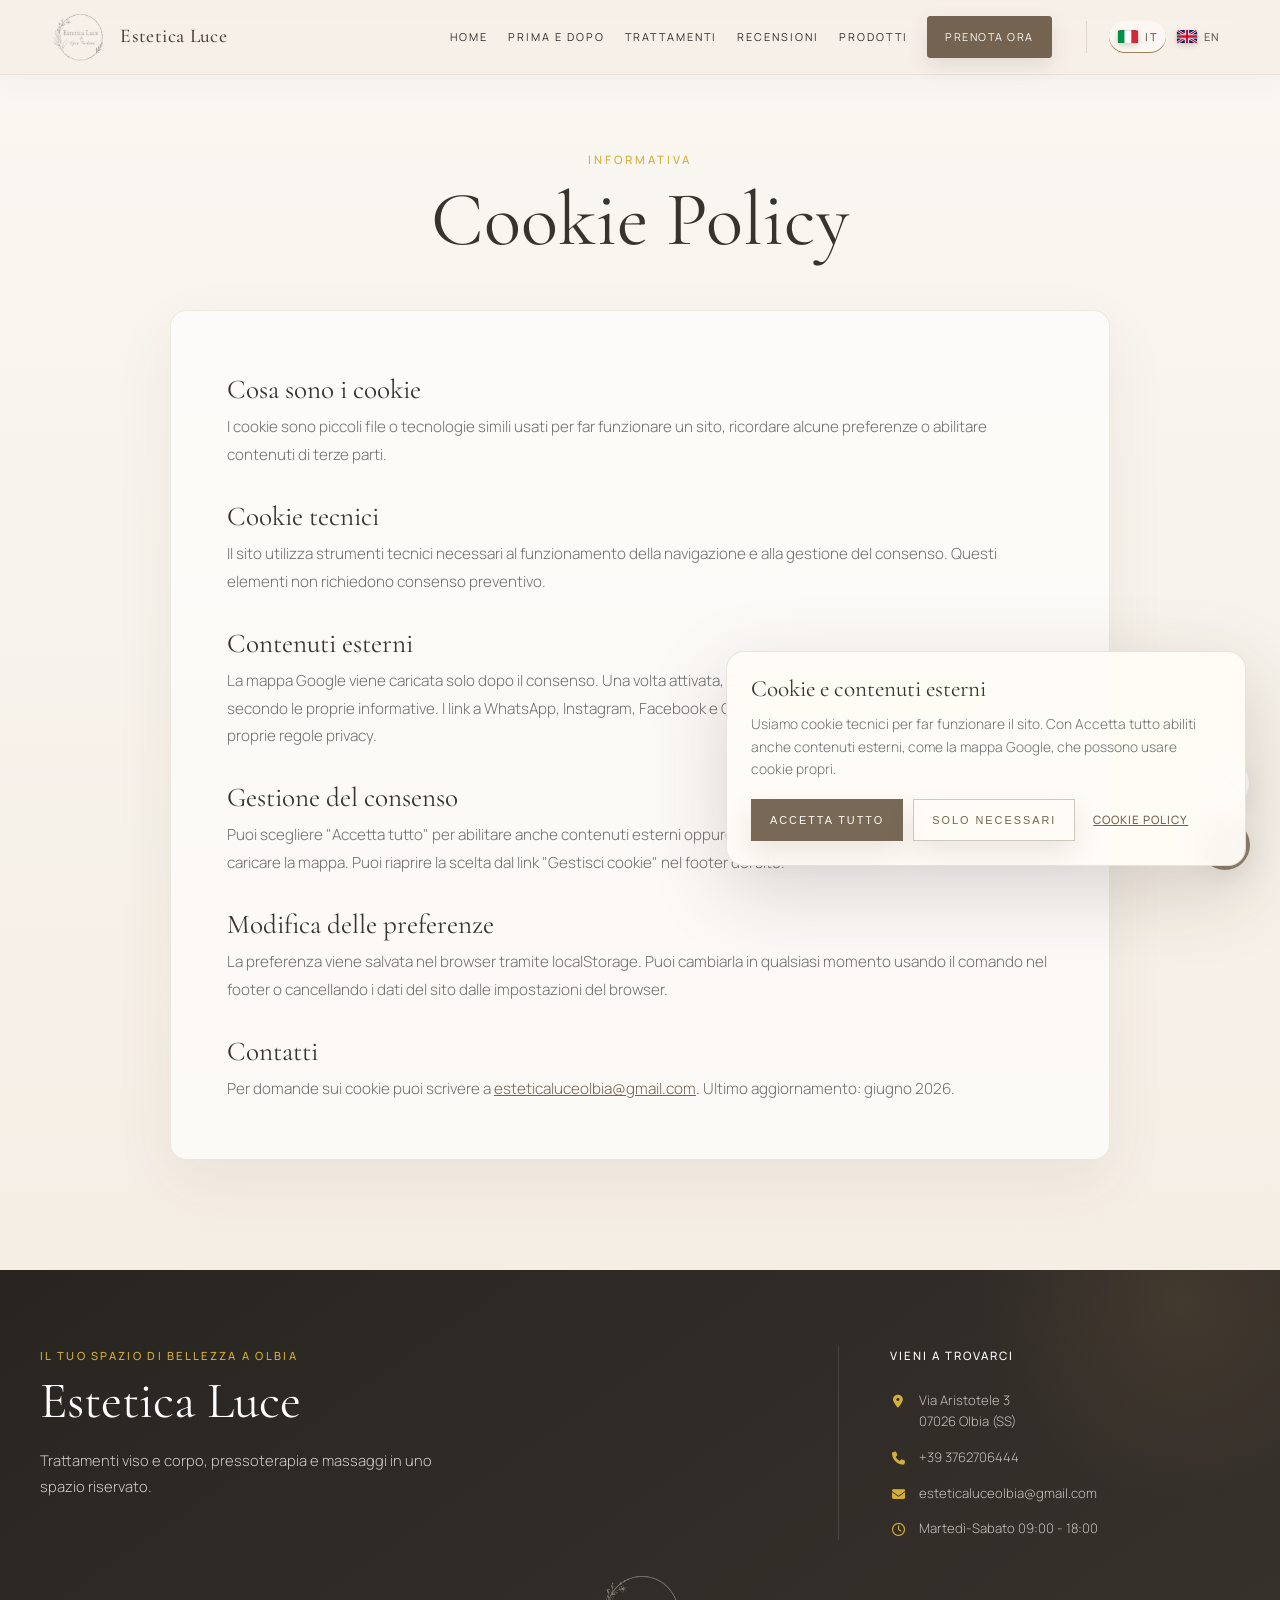
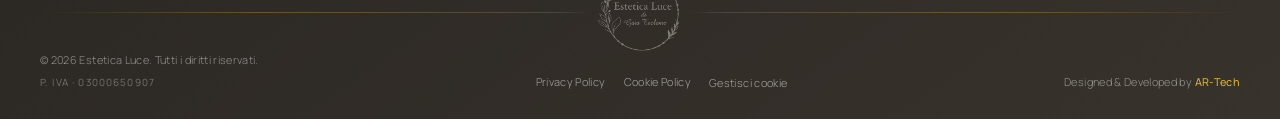
==== commit 60f4f2f6: "sistemazione-foto-trattamenti" ====
--- a/cookie-policy/index.html
+++ b/cookie-policy/index.html
@@ -8,7 +8,7 @@
     <meta name="description"
         content="Cookie Policy di Estetica Luce di Gaia Tecleme: informazioni su cookie tecnici, contenuti esterni e gestione del consenso.">
     <meta name="author" content="Estetica Luce di Gaia Tecleme">
-    <meta name="robots" content="index, follow">
+    <meta name="robots" content="noindex, follow">
     <!-- Icone relative: funzionano in locale, GitHub Pages e dominio finale. Le immagini social restano temporaneamente su GitHub Pages fino al deploy sul dominio definitivo. -->
     <meta name="theme-color" content="#F2EBE1">
     <meta name="application-name" content="Estetica Luce">
@@ -89,7 +89,7 @@
         }
     </script>
     <link rel="stylesheet" href="../assets/vendor/fontawesome/css/all.css">
-    <link rel="stylesheet" href="../assets/style/style.css?v=20260805-1">
+    <link rel="stylesheet" href="../assets/style/style.css?v=20260806-9">
 </head>
 
 <body>
@@ -100,7 +100,7 @@
         </a>
         <nav class="nav-links" aria-label="Navigazione principale">
             <a href="../index.html#home">Home</a>
-            <a href="../index.html#filosofia">Filosofia</a>
+            <a href="../index.html#prima-dopo">Prima e Dopo</a>
             <a href="../trattamenti/index.html">Trattamenti</a>
             <a href="../index.html#recensioni">Recensioni</a>
             <a href="../prodotti/index.html">Prodotti</a>
@@ -232,7 +232,7 @@
         </a>
     </div>
 
-    <script src="../assets/script/script.js?v=20260722-2"></script>
+    <script src="../assets/script/script.js?v=20260805-4"></script>
 </body>
 
 </html>
--- a/assets/style/style.css
+++ b/assets/style/style.css
@@ -33,21 +33,18 @@
     --dark-text: #2D2D2D;      /* Testo principale per massima leggibilità */
     --light-text: #6E6E6E;     /* Testi secondari e descrizioni */
     --white: #FFFFFF;
-    --hero-background-image: url('../img/optimized/cabina-rituale-1200.jpg');
-    --hero-background-position: center 50%;
-    --img-trattamento-mani: url('../img/optimized/mani-dettaglio-1200.jpg');
-    --img-trattamento-viso-corpo: url('../img/optimized/cabina-corpo-wide-1800.jpg');
+    --hero-background-image: url('../img/optimized/specchio-1800.jpg');
+    --hero-background-position: left center;
+    --img-trattamento-viso: url('../img/optimized/cabina-rituale-wide-1800.jpg');
+    --img-trattamento-corpo: url('../img/optimized/cabina-corpo-wide-1800.jpg');
+    --img-trattamento-presso: url('../img/optimized/pressoterapia-1200.jpg');
     --img-trattamento-massaggi: url('../img/optimized/massaggi-dettaglio-1200.jpg');
-    --img-trattamento-sguardo: url('../img/optimized/sguardo-servizio-1200.jpg');
-    --img-trattamento-epilazione: url('../img/optimized/epilazione-dettaglio-1200.jpg');
     --img-gallery-ingresso: url('../img/optimized/ingresso-1800.jpg');
     --img-gallery-cabina-corpo: url('../img/optimized/cabina-corpo-wide-1800.jpg');
     --img-gallery-cabina-mani: url('../img/optimized/cabina-mani-1800.jpg');
     --img-gallery-cabina-rituale: url('../img/optimized/cabina-rituale-wide-1800.jpg');
     --img-gallery-prodotti: url('../img/optimized/prodotti-1800.jpg');
     --img-products-hero: url('../img/optimized/prodotti-1800.jpg');
-    --img-products-intro: url('../img/optimized/cabina-mani-1800.jpg');
-    --img-map-consent: url('../img/optimized/ingresso-1800.jpg');
     --transition-smooth: all 0.4s cubic-bezier(0.25, 1, 0.5, 1);
 }
 
@@ -201,12 +198,11 @@
 /* ==========================================================================
    3. BACKGROUND IMAGES MAPPING (Sostituzione stili inline)
    ========================================================================== */
-/* Trattamenti */
-.trattamento-1 { --image-position: center 42%; background-image: var(--img-trattamento-mani); }
-.trattamento-2 { --image-position: center 52%; background-image: var(--img-trattamento-viso-corpo); }
-.trattamento-3 { --image-position: center 50%; background-image: var(--img-trattamento-massaggi); }
-.trattamento-4 { --image-position: center 50%; background-image: var(--img-trattamento-sguardo); }
-.trattamento-5 { --image-position: center 76%; background-image: var(--img-trattamento-epilazione); }
+/* Anteprime descrittive: fotografie coerenti con ciascuna famiglia. */
+.trattamento-preview-viso { --image-position: center 50%; background-image: var(--img-trattamento-viso); }
+.trattamento-preview-corpo { --image-position: center 52%; background-image: var(--img-trattamento-corpo); }
+.trattamento-preview-presso { --image-position: center 50%; background-image: var(--img-trattamento-presso); }
+.trattamento-preview-massaggi { --image-position: center 48%; background-image: var(--img-trattamento-massaggi); }
 
 /* Galleria */
 .gallery-photo-ingresso { --image-position: center 50%; background-image: var(--img-gallery-ingresso); }
@@ -217,21 +213,18 @@
 
 @media (max-width: 768px) {
     :root {
-        --hero-background-image: url('../img/optimized/cabina-rituale-900.jpg');
-        --hero-background-position: center 54%;
-        --img-trattamento-mani: url('../img/optimized/mani-dettaglio-900.jpg');
-        --img-trattamento-viso-corpo: url('../img/optimized/cabina-corpo-wide-960.jpg');
+        --hero-background-image: url('../img/optimized/specchio-960.jpg');
+        --hero-background-position: 48% center;
+        --img-trattamento-viso: url('../img/optimized/cabina-rituale-wide-960.jpg');
+        --img-trattamento-corpo: url('../img/optimized/cabina-corpo-wide-960.jpg');
+        --img-trattamento-presso: url('../img/optimized/pressoterapia-900.jpg');
         --img-trattamento-massaggi: url('../img/optimized/massaggi-dettaglio-900.jpg');
-        --img-trattamento-sguardo: url('../img/optimized/sguardo-servizio-900.jpg');
-        --img-trattamento-epilazione: url('../img/optimized/epilazione-dettaglio-900.jpg');
         --img-gallery-ingresso: url('../img/optimized/ingresso-960.jpg');
         --img-gallery-cabina-corpo: url('../img/optimized/cabina-corpo-wide-960.jpg');
         --img-gallery-cabina-mani: url('../img/optimized/cabina-mani-960.jpg');
         --img-gallery-cabina-rituale: url('../img/optimized/cabina-rituale-wide-960.jpg');
         --img-gallery-prodotti: url('../img/optimized/prodotti-960.jpg');
         --img-products-hero: url('../img/optimized/prodotti-960.jpg');
-        --img-products-intro: url('../img/optimized/cabina-mani-960.jpg');
-        --img-map-consent: url('../img/optimized/ingresso-960.jpg');
     }
 }
 
@@ -425,8 +418,8 @@
     position: relative;
     overflow: hidden;
     background:
-        linear-gradient(90deg, rgba(244, 237, 227, 0.94) 0%, rgba(242, 233, 221, 0.88) 34%, rgba(235, 222, 207, 0.53) 66%, rgba(224, 205, 184, 0.40) 100%),
-        var(--hero-background-image) center 55% / cover no-repeat;
+        linear-gradient(90deg, rgba(244, 237, 227, 0.97) 0%, rgba(242, 233, 221, 0.92) 38%, rgba(235, 222, 207, 0.54) 67%, rgba(224, 205, 184, 0.28) 100%),
+        var(--hero-background-image) var(--hero-background-position) / cover no-repeat;
     padding: clamp(154px, 18vh, 190px) clamp(30px, 7vw, 112px) clamp(112px, 13vh, 142px);
 }
 
@@ -660,8 +653,10 @@
 }
 
 .img-placeholder {
+    position: relative;
     width: 100%;
     height: 100%;
+    overflow: hidden;
     background-size: cover;
     background-position: var(--image-position, center);
     transition: transform 0.8s ease;
@@ -1058,6 +1053,9 @@
 .before-after-card figcaption {
     position: relative;
     z-index: 1;
+    display: flex;
+    flex: 1;
+    flex-direction: column;
     padding: 16px 18px 18px;
     color: var(--dark-text);
     background: #fffaf4;
@@ -1083,6 +1081,37 @@
     color: var(--dark-text);
     font-size: clamp(1.08rem, 1.5vw, 1.32rem);
     line-height: 1.18;
+}
+
+.before-after-treatment-link {
+    display: inline-flex;
+    align-items: center;
+    align-self: flex-start;
+    gap: 9px;
+    margin-top: auto;
+    padding-top: 14px;
+    color: #77634d;
+    font-size: 0.62rem;
+    font-weight: 650;
+    letter-spacing: 1px;
+    line-height: 1.3;
+    text-decoration: none;
+    text-transform: uppercase;
+}
+
+.before-after-treatment-link i {
+    font-size: 0.7rem;
+    transition: transform 0.3s ease;
+}
+
+.before-after-treatment-link:hover,
+.before-after-treatment-link:focus-visible {
+    color: #4f4337;
+}
+
+.before-after-treatment-link:hover i,
+.before-after-treatment-link:focus-visible i {
+    transform: translateX(4px);
 }
 
 .before-after-note {
@@ -1649,24 +1678,69 @@
     gap: 12px;
 }
 
-.treatment-needs span {
+.treatment-need {
     display: flex;
     align-items: center;
     gap: 11px;
+    width: 100%;
     min-height: 72px;
     padding: 16px 18px;
     color: #5e5145;
     background: linear-gradient(145deg, #fbf7f0, #f1e7d9);
     border: 1px solid rgba(126, 105, 81, 0.14);
+    border-radius: 0;
+    font: inherit;
     font-size: 0.82rem;
     letter-spacing: 0.04em;
-}
-
-.treatment-needs i {
+    text-align: left;
+    cursor: pointer;
+    touch-action: manipulation;
+    transition: color 0.3s ease, background 0.3s ease, border-color 0.3s ease, box-shadow 0.3s ease, transform 0.3s ease;
+}
+
+.treatment-need i {
     width: 28px;
     color: var(--accent-gold);
     font-size: 1.12rem;
     text-align: center;
+    transition: color 0.3s ease;
+}
+
+.treatment-need::after {
+    content: '→';
+    margin-left: auto;
+    color: #9d856c;
+    font-family: 'Manrope', sans-serif;
+    font-size: 0.9rem;
+    opacity: 0.62;
+    transition: color 0.3s ease, opacity 0.3s ease, transform 0.3s ease;
+}
+
+.treatment-need:hover,
+.treatment-need:focus-visible {
+    color: #443a31;
+    border-color: rgba(126, 105, 81, 0.34);
+    box-shadow: 0 14px 32px rgba(83, 65, 45, 0.08);
+    transform: translateY(-2px);
+}
+
+.treatment-need:hover::after,
+.treatment-need:focus-visible::after {
+    opacity: 1;
+    transform: translateX(3px);
+}
+
+.treatment-need.is-active {
+    color: #fffaf3;
+    background: linear-gradient(135deg, #6f604f, #88735d);
+    border-color: #6f604f;
+    box-shadow: 0 16px 36px rgba(74, 57, 42, 0.16);
+}
+
+.treatment-need.is-active i,
+.treatment-need.is-active::after {
+    color: #f2ddad;
+    opacity: 1;
 }
 
 .treatment-catalog-section {
@@ -1679,6 +1753,7 @@
 .treatment-catalog-heading {
     max-width: 880px;
     margin: 0 auto 44px;
+    scroll-margin-top: 112px;
     text-align: center;
 }
 
@@ -1746,6 +1821,53 @@
     text-align: center;
 }
 
+.treatment-filter-feedback {
+    display: flex;
+    align-items: center;
+    justify-content: center;
+    gap: 12px 18px;
+    min-height: 48px;
+    margin: 14px auto 34px;
+}
+
+.treatment-filter-feedback .treatment-filter-status {
+    margin: 0;
+}
+
+.treatment-view-share {
+    display: inline-flex;
+    align-items: center;
+    justify-content: center;
+    gap: 8px;
+    min-height: 38px;
+    padding: 8px 15px;
+    color: #6f604f;
+    background: rgba(255, 255, 255, 0.64);
+    border: 1px solid rgba(126, 105, 81, 0.24);
+    border-radius: 999px;
+    font: inherit;
+    font-size: 0.61rem;
+    font-weight: 650;
+    letter-spacing: 0.8px;
+    text-transform: uppercase;
+    cursor: pointer;
+    touch-action: manipulation;
+    transition: color 0.25s ease, background-color 0.25s ease, border-color 0.25s ease, transform 0.25s ease;
+}
+
+.treatment-view-share[hidden] {
+    display: none;
+}
+
+.treatment-view-share:hover,
+.treatment-view-share:focus-visible,
+.treatment-view-share.is-copied {
+    color: #443a31;
+    background: #fff;
+    border-color: rgba(126, 105, 81, 0.48);
+    transform: translateY(-1px);
+}
+
 .treatment-card-grid {
     display: grid;
     grid-template-columns: repeat(3, minmax(0, 1fr));
@@ -1763,18 +1885,31 @@
     min-height: 390px;
     flex-direction: column;
     padding: 29px 27px 25px;
+    scroll-margin-top: 112px;
     overflow: hidden;
     background:
         linear-gradient(90deg, var(--treatment-accent), var(--treatment-accent-dark)) top / 100% 5px no-repeat,
         rgba(255, 255, 255, 0.86);
     border: 1px solid rgba(126, 105, 81, 0.14);
     box-shadow: 0 18px 42px rgba(83, 65, 45, 0.065);
-    transition: transform 0.35s ease, box-shadow 0.35s ease, opacity 0.2s ease;
+    transition: transform 0.35s ease, box-shadow 0.35s ease, border-color 0.35s ease, opacity 0.2s ease;
 }
 
 .treatment-card:hover {
     transform: translateY(-6px);
     box-shadow: 0 28px 64px rgba(83, 65, 45, 0.12);
+}
+
+.treatment-card:focus {
+    outline: none;
+}
+
+.treatment-card.is-linked {
+    border-color: var(--treatment-accent-dark);
+    outline: 2px solid var(--treatment-accent-dark);
+    outline-offset: 5px;
+    box-shadow: 0 30px 72px rgba(83, 65, 45, 0.15);
+    transform: translateY(-3px);
 }
 
 .treatment-card[hidden] {
@@ -1892,6 +2027,53 @@
     line-height: 1.65;
 }
 
+.treatment-card-share {
+    display: flex;
+    gap: 8px;
+    margin-top: 17px;
+}
+
+.treatment-share-action {
+    display: inline-flex;
+    flex: 1 1 0;
+    align-items: center;
+    justify-content: center;
+    gap: 8px;
+    min-width: 0;
+    min-height: 40px;
+    padding: 9px 11px;
+    color: #716354;
+    background: var(--treatment-soft);
+    border: 1px solid rgba(126, 105, 81, 0.14);
+    border-radius: 999px;
+    font: inherit;
+    font-size: 0.61rem;
+    font-weight: 650;
+    letter-spacing: 0.75px;
+    line-height: 1.2;
+    text-align: center;
+    text-decoration: none;
+    text-transform: uppercase;
+    cursor: pointer;
+    touch-action: manipulation;
+    transition: color 0.25s ease, background-color 0.25s ease, border-color 0.25s ease, transform 0.25s ease;
+}
+
+.treatment-share-action i {
+    flex: 0 0 auto;
+    color: var(--treatment-accent-dark);
+    font-size: 0.78rem;
+}
+
+.treatment-share-action:hover,
+.treatment-share-action:focus-visible,
+.treatment-share-action.is-copied {
+    color: #4f453c;
+    background: #fff;
+    border-color: var(--treatment-accent);
+    transform: translateY(-1px);
+}
+
 .treatment-catalog-note {
     display: flex;
     align-items: flex-start;
@@ -1995,13 +2177,86 @@
 }
 
 .products-intro-image {
-    --products-intro-photo-position: 30% 50%;
+    position: relative;
+    isolation: isolate;
+    display: grid;
+    align-content: center;
+    gap: 28px;
     min-height: 560px;
+    overflow: hidden;
+    padding: clamp(38px, 5vw, 64px);
     background:
-        linear-gradient(to top, rgba(37, 31, 25, 0.42), rgba(37, 31, 25, 0.06)),
-        var(--img-products-intro) var(--products-intro-photo-position) / cover no-repeat;
+        radial-gradient(circle at 92% 8%, rgba(255, 255, 255, 0.72) 0 8%, transparent 8.4% 100%),
+        linear-gradient(145deg, #eee3d5 0%, #dfceb9 58%, #c4ab90 100%);
     border: 1px solid rgba(126, 105, 81, 0.13);
     box-shadow: 0 24px 70px rgba(86, 66, 45, 0.1);
+}
+
+.products-intro-image::before {
+    content: '03';
+    position: absolute;
+    z-index: -1;
+    top: -0.2em;
+    right: -0.02em;
+    color: rgba(255, 255, 255, 0.26);
+    font-family: 'Cormorant Garamond', serif;
+    font-size: clamp(13rem, 24vw, 21rem);
+    line-height: 1;
+}
+
+.products-guide-kicker {
+    color: #745e47;
+    font-size: 0.68rem;
+    font-weight: 600;
+    letter-spacing: 0.22em;
+    text-transform: uppercase;
+}
+
+.products-guide-steps {
+    display: grid;
+    gap: 16px;
+    list-style: none;
+}
+
+.products-guide-step {
+    display: grid;
+    grid-template-columns: 42px minmax(0, 1fr);
+    gap: 16px;
+    align-items: start;
+    padding: 18px 0;
+    border-top: 1px solid rgba(91, 72, 52, 0.18);
+}
+
+.products-guide-step:last-child {
+    border-bottom: 1px solid rgba(91, 72, 52, 0.18);
+}
+
+.products-guide-step > span {
+    color: rgba(92, 71, 49, 0.62);
+    font-family: 'Cormorant Garamond', serif;
+    font-size: 1.35rem;
+    line-height: 1.1;
+}
+
+.products-guide-step strong,
+.products-guide-step small {
+    display: block;
+}
+
+.products-guide-step strong {
+    margin-bottom: 4px;
+    color: #443a31;
+    font-family: 'Cormorant Garamond', serif;
+    font-size: 1.45rem;
+    font-weight: 400;
+    line-height: 1.12;
+}
+
+.products-guide-step small {
+    color: #67594c;
+    font-size: 0.76rem;
+    font-weight: 300;
+    line-height: 1.55;
 }
 
 .marzia-products-section {
@@ -2432,8 +2687,9 @@
     place-items: center;
     padding: 34px 22px;
     background:
-        linear-gradient(135deg, rgba(238, 227, 212, 0.92), rgba(250, 247, 242, 0.96)),
-        var(--img-map-consent) center / cover no-repeat;
+        radial-gradient(circle at 18% 28%, rgba(181, 143, 94, 0.12) 0 1px, transparent 2px 100%),
+        radial-gradient(circle at 82% 72%, rgba(181, 143, 94, 0.10) 0 1px, transparent 2px 100%),
+        linear-gradient(135deg, #eee3d4, #faf7f2);
     border: 1px solid rgba(140, 126, 109, 0.13);
     border-radius: 4px;
     box-shadow: 0 10px 30px rgba(140, 126, 109, 0.05);
@@ -3237,8 +3493,8 @@
     .hero-section {
         padding: 132px 20px 126px;
         background:
-            linear-gradient(90deg, rgba(244, 237, 227, 0.93) 0%, rgba(242, 233, 221, 0.84) 50%, rgba(231, 216, 199, 0.57) 100%),
-            var(--hero-background-image) center 54% / cover no-repeat;
+            linear-gradient(90deg, rgba(244, 237, 227, 0.96) 0%, rgba(242, 233, 221, 0.88) 55%, rgba(231, 216, 199, 0.54) 100%),
+            var(--hero-background-image) var(--hero-background-position) / cover no-repeat;
     }
 
     .hero-section::before {
@@ -3388,7 +3644,7 @@
         gap: 9px;
     }
 
-    .treatment-needs span {
+    .treatment-need {
         min-height: 58px;
     }
 
@@ -3418,6 +3674,12 @@
         text-align: left;
     }
 
+    .treatment-filter-feedback {
+        align-items: flex-start;
+        flex-direction: column;
+        margin-top: 10px;
+    }
+
     .treatment-card-grid {
         grid-template-columns: 1fr;
     }
@@ -3448,8 +3710,8 @@
     }
 
     .products-intro-image {
-        min-height: 0;
-        aspect-ratio: 6 / 5;
+        min-height: auto;
+        padding: 40px 24px;
     }
 
     .marzia-products-intro {
@@ -3861,6 +4123,10 @@
         transform: none;
     }
 
+    .before-after-treatment-link:hover i {
+        transform: none;
+    }
+
     .btn-ritual-action:hover {
         color: var(--dark-text);
         padding-left: 0;
@@ -3905,6 +4171,75 @@
         box-shadow: 0 18px 42px rgba(83, 65, 45, 0.065);
     }
 
+    .treatment-need:hover {
+        color: #5e5145;
+        background: linear-gradient(145deg, #fbf7f0, #f1e7d9);
+        border-color: rgba(126, 105, 81, 0.14);
+        box-shadow: none;
+        transform: none;
+    }
+
+    .treatment-need:hover::after {
+        color: #9d856c;
+        opacity: 0.62;
+        transform: none;
+    }
+
+    .treatment-need.is-active,
+    .treatment-need.is-active:hover {
+        color: #fffaf3;
+        background: linear-gradient(135deg, #6f604f, #88735d);
+        border-color: #6f604f;
+        box-shadow: 0 16px 36px rgba(74, 57, 42, 0.16);
+    }
+
+    .treatment-need.is-active i,
+    .treatment-need.is-active::after,
+    .treatment-need.is-active:hover::after {
+        color: #f2ddad;
+        opacity: 1;
+    }
+
+    .treatment-view-share:hover {
+        color: #6f604f;
+        background: rgba(255, 255, 255, 0.64);
+        border-color: rgba(126, 105, 81, 0.24);
+        transform: none;
+    }
+
+    .treatment-view-share.is-copied,
+    .treatment-view-share.is-copied:hover {
+        color: #443a31;
+        background: #fff;
+        border-color: rgba(126, 105, 81, 0.48);
+    }
+
+    .treatment-card:hover {
+        transform: none;
+        box-shadow: 0 18px 42px rgba(83, 65, 45, 0.065);
+    }
+
+    .treatment-card.is-linked,
+    .treatment-card.is-linked:hover {
+        border-color: var(--treatment-accent-dark);
+        box-shadow: 0 30px 72px rgba(83, 65, 45, 0.15);
+        transform: none;
+    }
+
+    .treatment-share-action:hover {
+        color: #716354;
+        background: var(--treatment-soft);
+        border-color: rgba(126, 105, 81, 0.14);
+        transform: none;
+    }
+
+    .treatment-share-action.is-copied,
+    .treatment-share-action.is-copied:hover {
+        color: #4f453c;
+        background: #fff;
+        border-color: var(--treatment-accent);
+    }
+
     .btn-whatsapp:hover {
         background: #746351;
         transform: none;
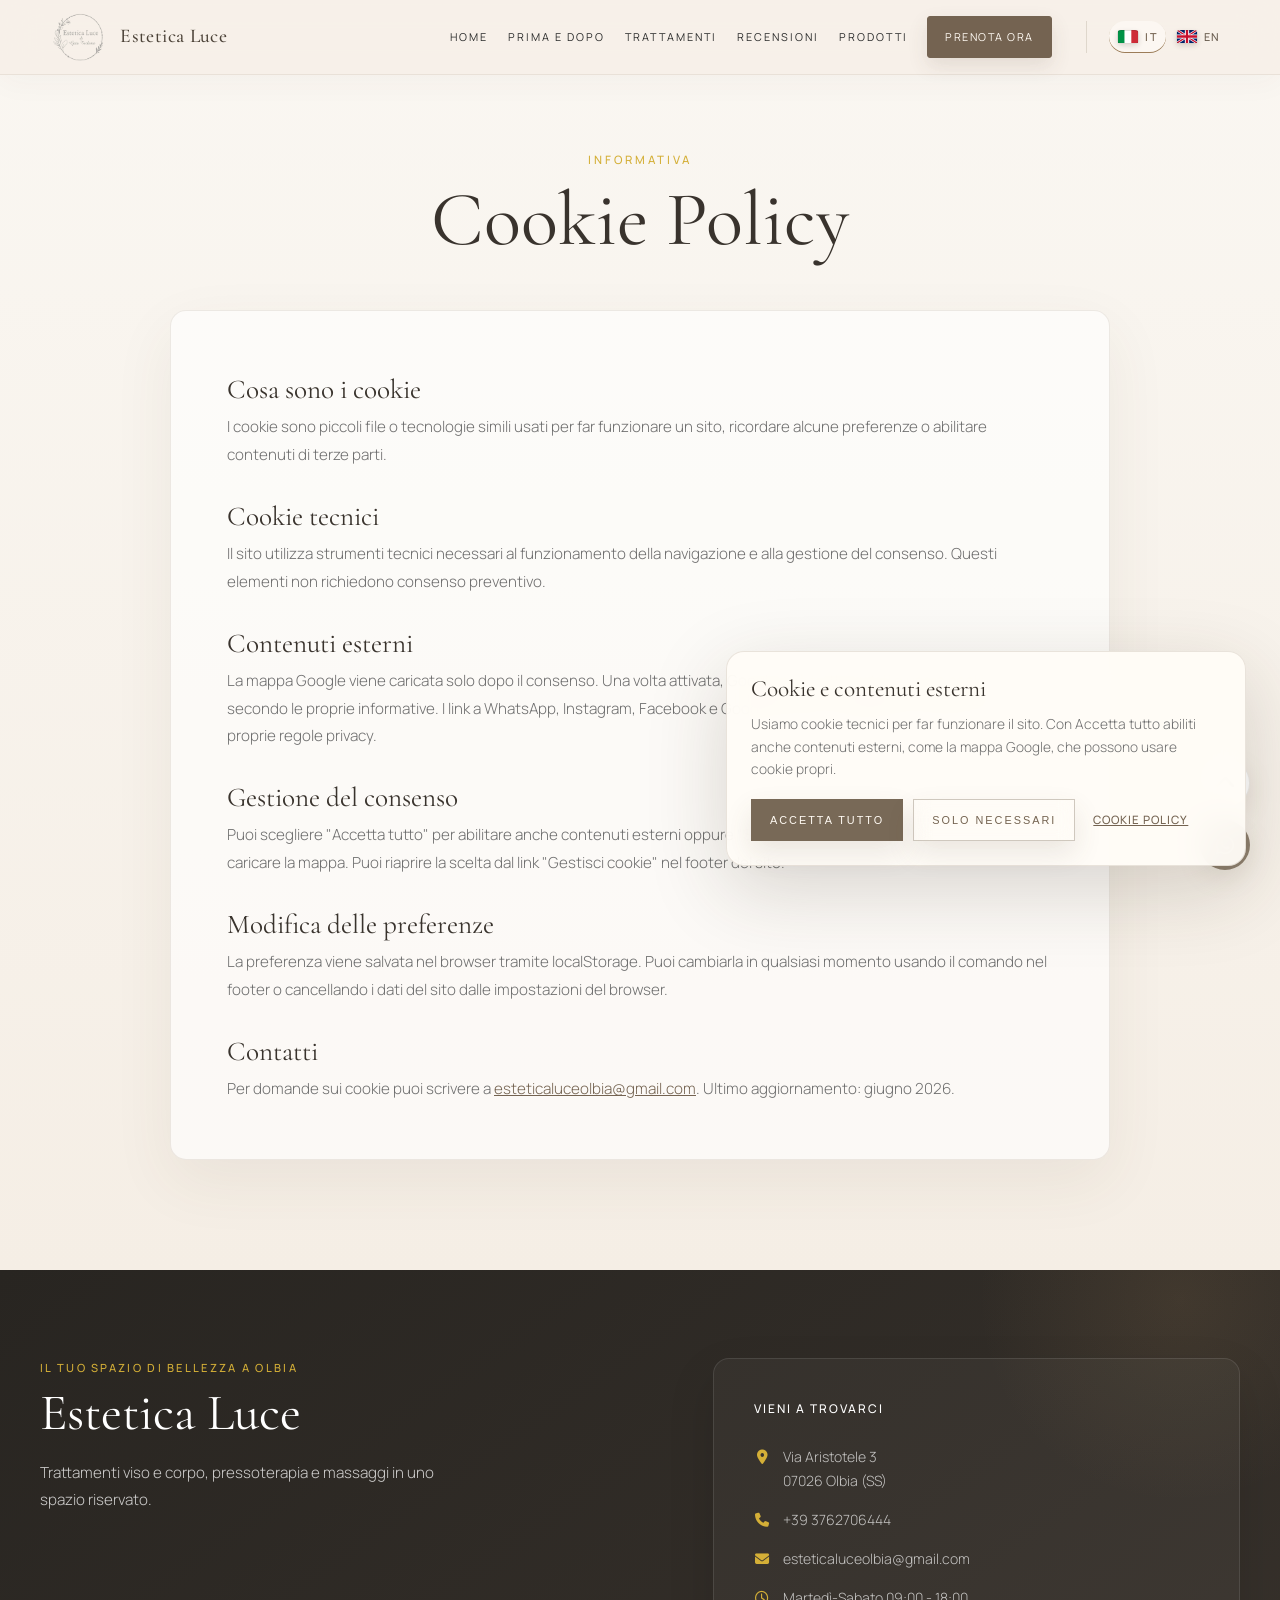
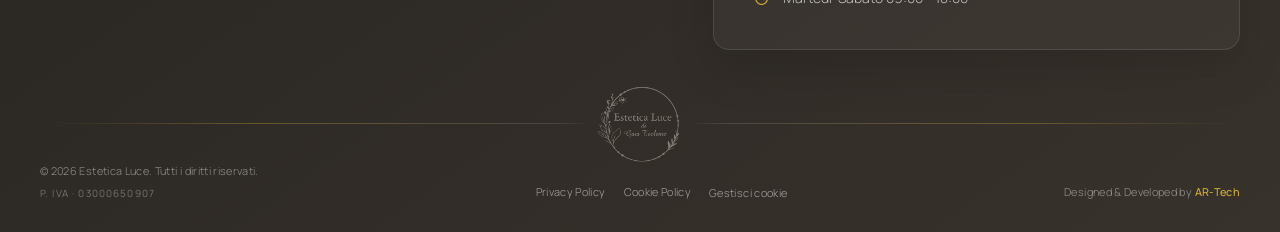
==== commit 9ae710ea: "sistemazione-contatti-footer" ====
--- a/cookie-policy/index.html
+++ b/cookie-policy/index.html
@@ -89,7 +89,7 @@
         }
     </script>
     <link rel="stylesheet" href="../assets/vendor/fontawesome/css/all.css">
-    <link rel="stylesheet" href="../assets/style/style.css?v=20260806-9">
+    <link rel="stylesheet" href="../assets/style/style.css?v=20260806-10">
 </head>
 
 <body>
--- a/assets/style/style.css
+++ b/assets/style/style.css
@@ -2460,20 +2460,20 @@
     position: relative;
     overflow: hidden;
     background: linear-gradient(145deg, #eee3d4 0%, #f6efe6 52%, #eadcca 100%);
-    padding: 120px 20px;
+    padding: clamp(120px, 10vw, 144px) 24px;
     text-align: center;
 }
 
 .contact-container {
     position: relative;
     z-index: 1;
-    max-width: 820px;
+    max-width: 900px;
     margin: 0 auto;
-    padding: clamp(50px, 7vw, 78px) clamp(24px, 7vw, 80px);
-    background: rgba(255, 255, 255, 0.42);
-    border: 1px solid rgba(116, 93, 69, 0.13);
-    border-radius: 20px;
-    box-shadow: 0 24px 70px rgba(86, 66, 45, 0.08);
+    padding: clamp(58px, 7vw, 84px) clamp(26px, 7vw, 88px);
+    background: rgba(255, 255, 255, 0.48);
+    border: 1px solid rgba(116, 93, 69, 0.16);
+    border-radius: 24px;
+    box-shadow: 0 28px 80px rgba(86, 66, 45, 0.1);
     backdrop-filter: blur(8px);
 }
 
@@ -2489,7 +2489,7 @@
 
 .contact-title {
     color: var(--dark-text);
-    font-size: clamp(2.5rem, 5vw, 4rem);
+    font-size: clamp(2.7rem, 5vw, 4.25rem);
     font-weight: 400;
     letter-spacing: 0;
     line-height: 1.08;
@@ -2497,23 +2497,23 @@
 }
 
 .contact-desc {
-    max-width: 590px;
+    max-width: 630px;
     color: #665b50;
-    font-size: 1rem;
+    font-size: 1.02rem;
     line-height: 1.8;
     font-weight: 300;
     margin: 0 auto 38px;
 }
 
 .contact-buttons-group {
-    max-width: 520px;
+    max-width: 560px;
     margin: 0 auto;
 }
 
 .btn-contact-action {
     width: 100%;
     text-decoration: none;
-    padding: 17px 20px;
+    padding: 19px 22px;
     display: grid;
     grid-template-columns: auto 1fr auto;
     align-items: center;
@@ -2539,8 +2539,8 @@
 .contact-whatsapp-icon {
     display: grid;
     place-items: center;
-    width: 48px;
-    height: 48px;
+    width: 52px;
+    height: 52px;
     color: #655344;
     background: #f5ede3;
     border-radius: 50%;
@@ -2746,7 +2746,7 @@
     position: relative;
     overflow: hidden;
     background: linear-gradient(145deg, #282521 0%, #38322c 100%);
-    padding: 76px 28px 28px;
+    padding: 88px 34px 30px;
     color: rgba(255, 255, 255, 0.76);
 }
 
@@ -2771,13 +2771,13 @@
 
 .footer-main-grid {
     display: grid;
-    grid-template-columns: minmax(0, 1.25fr) minmax(300px, 0.75fr);
-    gap: clamp(70px, 10vw, 150px);
+    grid-template-columns: minmax(0, 1.05fr) minmax(330px, 0.95fr);
+    gap: clamp(54px, 7vw, 100px);
     align-items: start;
 }
 
 .footer-brand-block {
-    max-width: 480px;
+    max-width: 500px;
 }
 
 .footer-eyebrow {
@@ -2792,14 +2792,14 @@
 
 .footer-brand-block h2 {
     color: var(--white);
-    font-size: clamp(2.4rem, 4vw, 3.4rem);
+    font-size: clamp(2.5rem, 4vw, 3.6rem);
     line-height: 1.05;
     margin-bottom: 18px;
 }
 
 .footer-brand-block > p {
-    max-width: 420px;
-    font-size: 0.92rem;
+    max-width: 440px;
+    font-size: 0.95rem;
     font-weight: 300;
     line-height: 1.8;
 }
@@ -2816,8 +2816,8 @@
     display: flex;
     align-items: center;
     justify-content: center;
-    width: 42px;
-    height: 42px;
+    width: 46px;
+    height: 46px;
     color: rgba(255, 255, 255, 0.82);
     background: rgba(255, 255, 255, 0.055);
     border-radius: 50%;
@@ -2838,10 +2838,10 @@
 }
 
 .footer-info-block h3 {
-    margin-bottom: 24px;
+    margin-bottom: 26px;
     color: var(--white);
     font-family: 'Manrope', sans-serif;
-    font-size: 0.72rem;
+    font-size: 0.75rem;
     font-weight: 500;
     letter-spacing: 2px;
     text-transform: uppercase;
@@ -2851,8 +2851,11 @@
     display: flex;
     flex-direction: column;
     align-items: flex-start;
-    padding-left: clamp(28px, 4vw, 54px);
-    border-left: 1px solid rgba(255, 255, 255, 0.11);
+    padding: clamp(28px, 3.5vw, 40px);
+    background: rgba(255, 255, 255, 0.035);
+    border: 1px solid rgba(255, 255, 255, 0.1);
+    border-radius: 16px;
+    box-shadow: 0 20px 48px rgba(12, 10, 8, 0.12);
 }
 
 .footer-info-link,
@@ -2861,7 +2864,7 @@
     align-items: flex-start;
     gap: 13px;
     color: rgba(255, 255, 255, 0.7);
-    font-size: 0.82rem;
+    font-size: 0.88rem;
     font-weight: 300;
     line-height: 1.65;
     text-decoration: none;
@@ -2869,7 +2872,7 @@
 
 .footer-info-link + .footer-info-link,
 .footer-info-link + .footer-appointment {
-    margin-top: 14px;
+    margin-top: 16px;
 }
 
 .footer-info-link i,
@@ -3729,22 +3732,22 @@
     }
 
     .contact-section {
-        padding: 72px 16px;
+        padding: 82px 16px;
     }
 
     .contact-container {
-        padding: 50px 22px;
+        padding: 54px 22px;
         border-radius: 16px;
     }
 
     .btn-contact-action {
         gap: 12px;
-        padding: 15px;
+        padding: 16px;
     }
 
     .contact-whatsapp-icon {
-        width: 44px;
-        height: 44px;
+        width: 46px;
+        height: 46px;
     }
 
     .gallery-section {
@@ -3941,12 +3944,12 @@
         font-size: 1.2rem;
     }
     .main-footer {
-        padding: 60px 24px 24px;
+        padding: 66px 24px 24px;
     }
 
     .footer-main-grid {
-        grid-template-columns: minmax(0, 1.1fr) minmax(280px, 0.9fr);
-        gap: 54px;
+        grid-template-columns: minmax(0, 1fr) minmax(280px, 1fr);
+        gap: 42px;
     }
 
     .footer-divider {
@@ -3971,10 +3974,14 @@
 
     .footer-info-block {
         grid-column: auto;
-        padding-top: 34px;
-        padding-left: 0;
+        padding: 34px 0 0;
+        background: transparent;
         border-top: 1px solid rgba(255, 255, 255, 0.11);
+        border-right: 0;
+        border-bottom: 0;
         border-left: 0;
+        border-radius: 0;
+        box-shadow: none;
     }
 
     .footer-brand-block h2 {
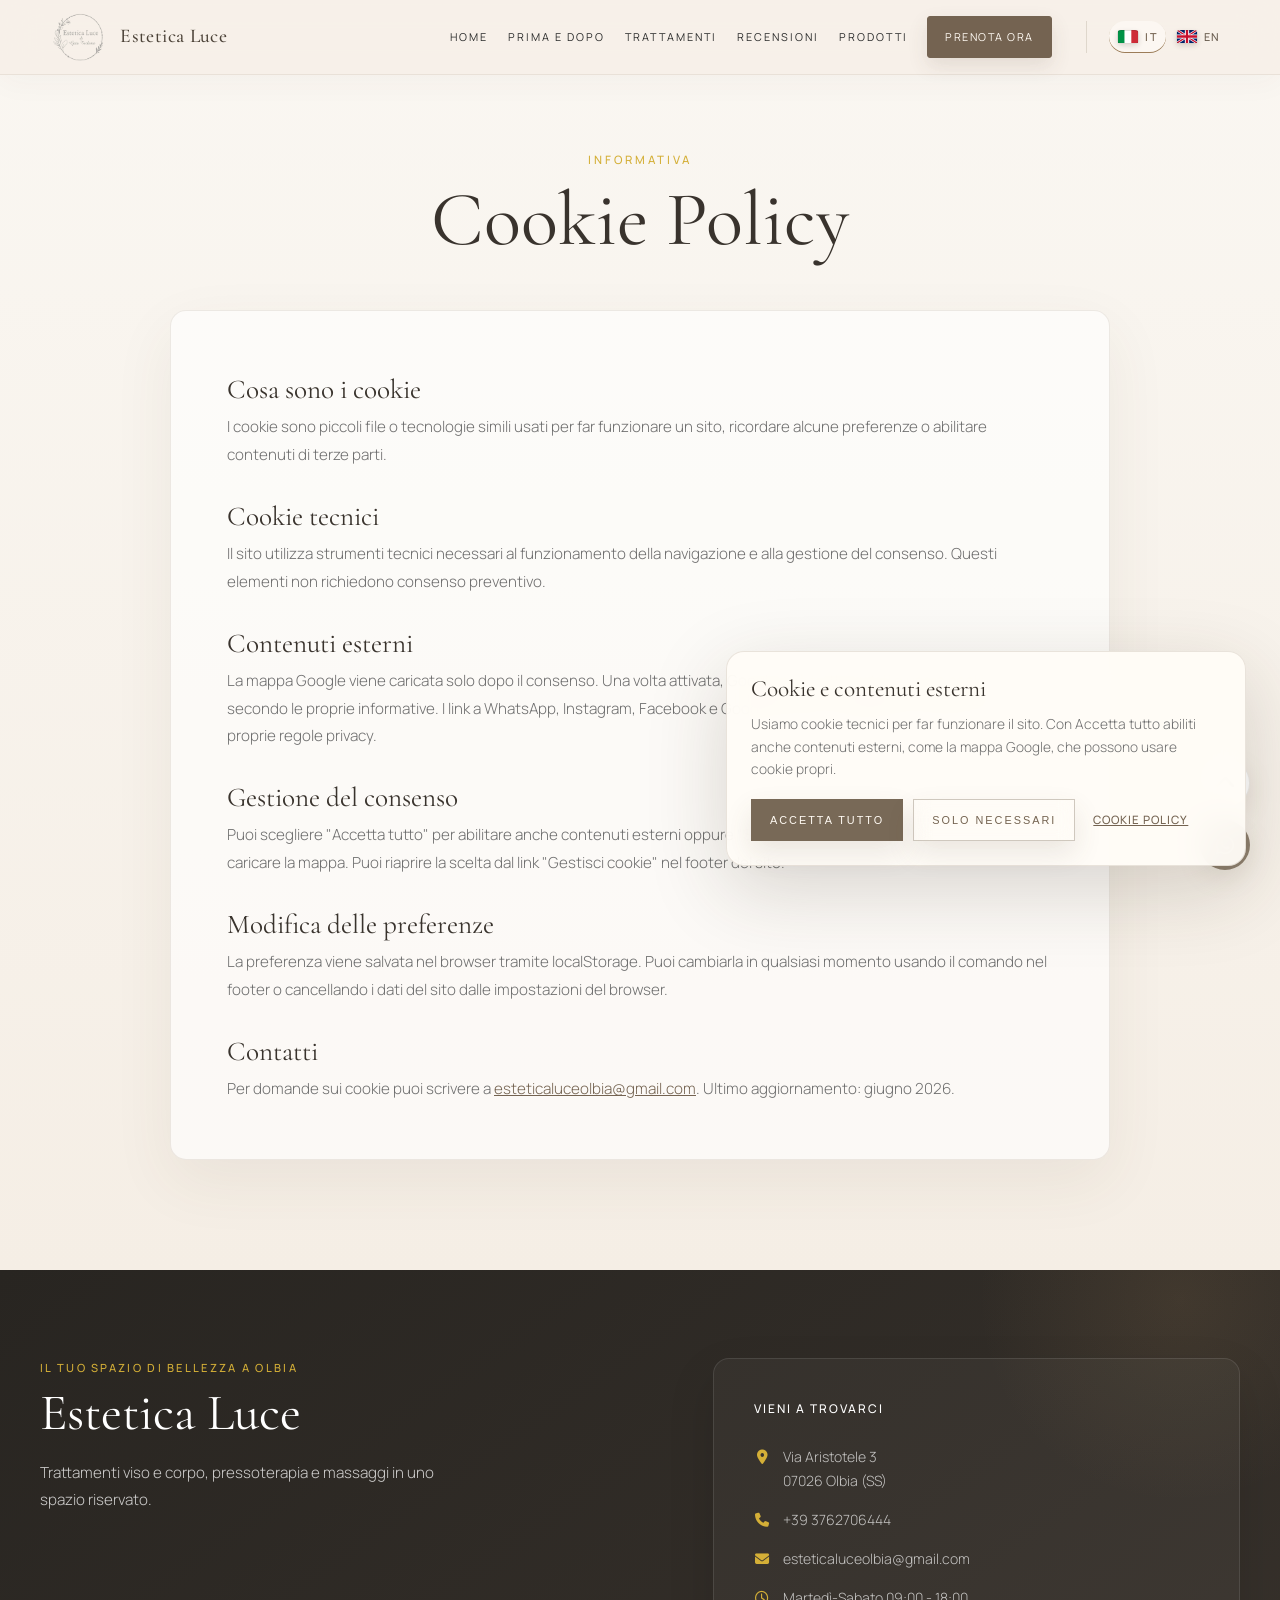
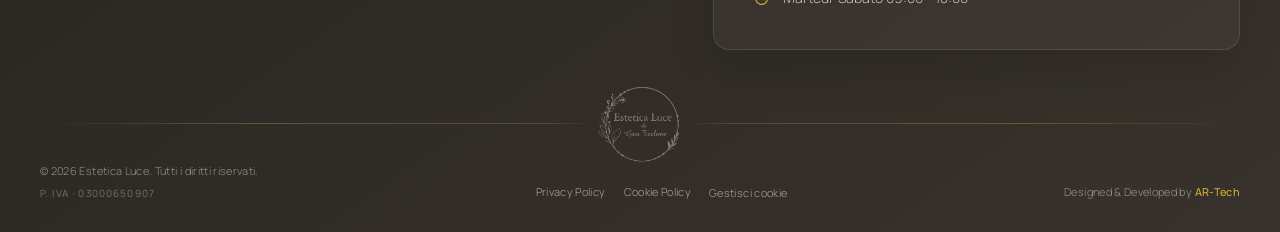
==== commit 7fb39360: "Centra contatti e ingrandisce logo" ====
--- a/cookie-policy/index.html
+++ b/cookie-policy/index.html
@@ -89,7 +89,7 @@
         }
     </script>
     <link rel="stylesheet" href="../assets/vendor/fontawesome/css/all.css">
-    <link rel="stylesheet" href="../assets/style/style.css?v=20260806-10">
+    <link rel="stylesheet" href="../assets/style/style.css?v=20260807-3">
 </head>
 
 <body>
@@ -232,7 +232,7 @@
         </a>
     </div>
 
-    <script src="../assets/script/script.js?v=20260805-4"></script>
+    <script src="../assets/script/script.js?v=20260807-2"></script>
 </body>
 
 </html>
--- a/assets/style/style.css
+++ b/assets/style/style.css
@@ -58,8 +58,9 @@
 }
 
 html {
-    scroll-behavior: smooth;
+    scroll-behavior: auto;
     font-size: 16px;
+    background-color: var(--bg-cream);
     -webkit-tap-highlight-color: transparent;
 }
 
@@ -70,6 +71,77 @@
     line-height: 1.7;
     overflow-x: hidden;
     -webkit-font-smoothing: antialiased;
+}
+
+body::before,
+body::after {
+    content: '';
+    position: fixed;
+    opacity: 0;
+    visibility: hidden;
+    pointer-events: none;
+}
+
+body::before {
+    inset: 0;
+    z-index: 9998;
+    background-color: var(--bg-cream);
+    transition: opacity 180ms cubic-bezier(0.4, 0, 0.2, 1), visibility 0s linear 180ms;
+}
+
+body::after {
+    top: 50%;
+    left: 50%;
+    z-index: 9999;
+    width: clamp(136px, 16vw, 210px);
+    aspect-ratio: 1309 / 1201;
+    background: url('../img/logo-estetica-luce-transparent.png') center / contain no-repeat;
+    transform: translate(-50%, -50%) scale(0.97);
+    transition: opacity 140ms ease, transform 180ms cubic-bezier(0.22, 1, 0.36, 1), visibility 0s linear 180ms;
+}
+
+@media (prefers-reduced-motion: no-preference) {
+    body::before {
+        animation: site-transition-reveal 240ms cubic-bezier(0.22, 1, 0.36, 1) both;
+    }
+
+    body::after {
+        animation: site-logo-reveal 220ms cubic-bezier(0.22, 1, 0.36, 1) both;
+    }
+
+    body.is-navigation-fading::before,
+    body.is-navigation-fading::after {
+        animation: none;
+        opacity: 1;
+        visibility: visible;
+        transition-delay: 0s;
+    }
+
+    body.is-navigation-fading::before {
+        pointer-events: auto;
+    }
+
+    body.is-navigation-fading::after {
+        transform: translate(-50%, -50%) scale(1);
+    }
+}
+
+@keyframes site-transition-reveal {
+    from { opacity: 1; visibility: visible; }
+    to { opacity: 0; visibility: hidden; }
+}
+
+@keyframes site-logo-reveal {
+    from { opacity: 1; visibility: visible; transform: translate(-50%, -50%) scale(1); }
+    to { opacity: 0; visibility: hidden; transform: translate(-50%, -50%) scale(0.97); }
+}
+
+@media (prefers-reduced-motion: reduce) {
+    body::before,
+    body::after {
+        animation: none;
+        transition: none;
+    }
 }
 
 body,
@@ -386,8 +458,10 @@
     display: none; /* Gestito in responsive */
     flex-direction: column;
     justify-content: space-between;
-    width: 26px;
-    height: 18px;
+    width: 44px;
+    height: 44px;
+    padding: 13px 9px;
+    margin-right: -9px;
     background: transparent;
     border: none;
     cursor: pointer;
@@ -4054,8 +4128,7 @@
     }
 
     .hamburger-menu {
-        flex: 0 0 26px;
-        padding: 0;
+        flex: 0 0 44px;
     }
 }
 
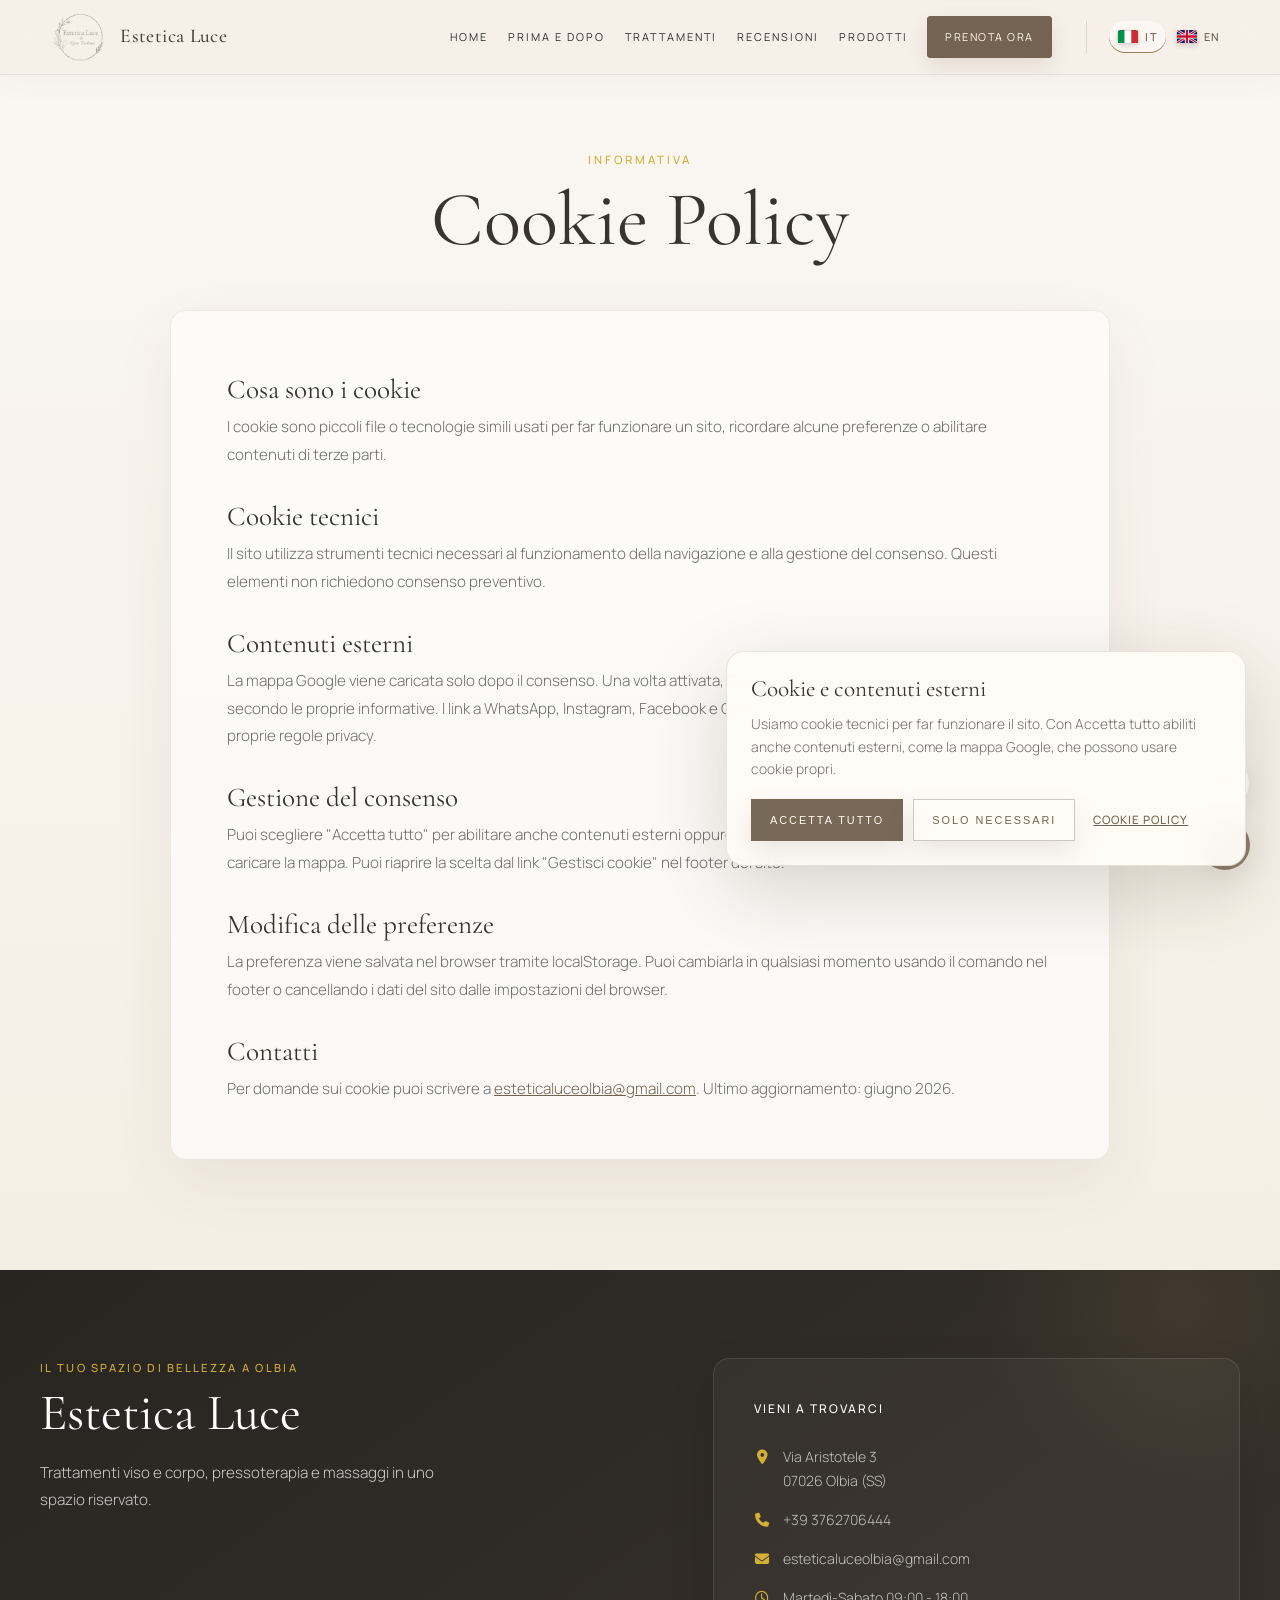
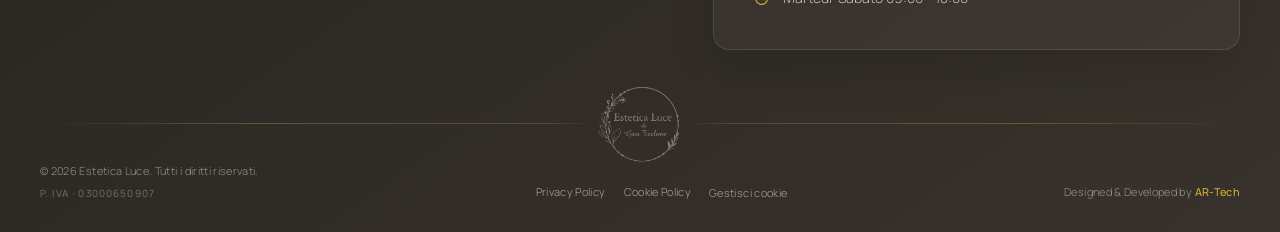
==== commit 961ccdbf: "sistemazione-padding-su-voci-menù" ====
--- a/cookie-policy/index.html
+++ b/cookie-policy/index.html
@@ -232,7 +232,7 @@
         </a>
     </div>
 
-    <script src="../assets/script/script.js?v=20260807-2"></script>
+    <script src="../assets/script/script.js?v=20260808-3"></script>
 </body>
 
 </html>
